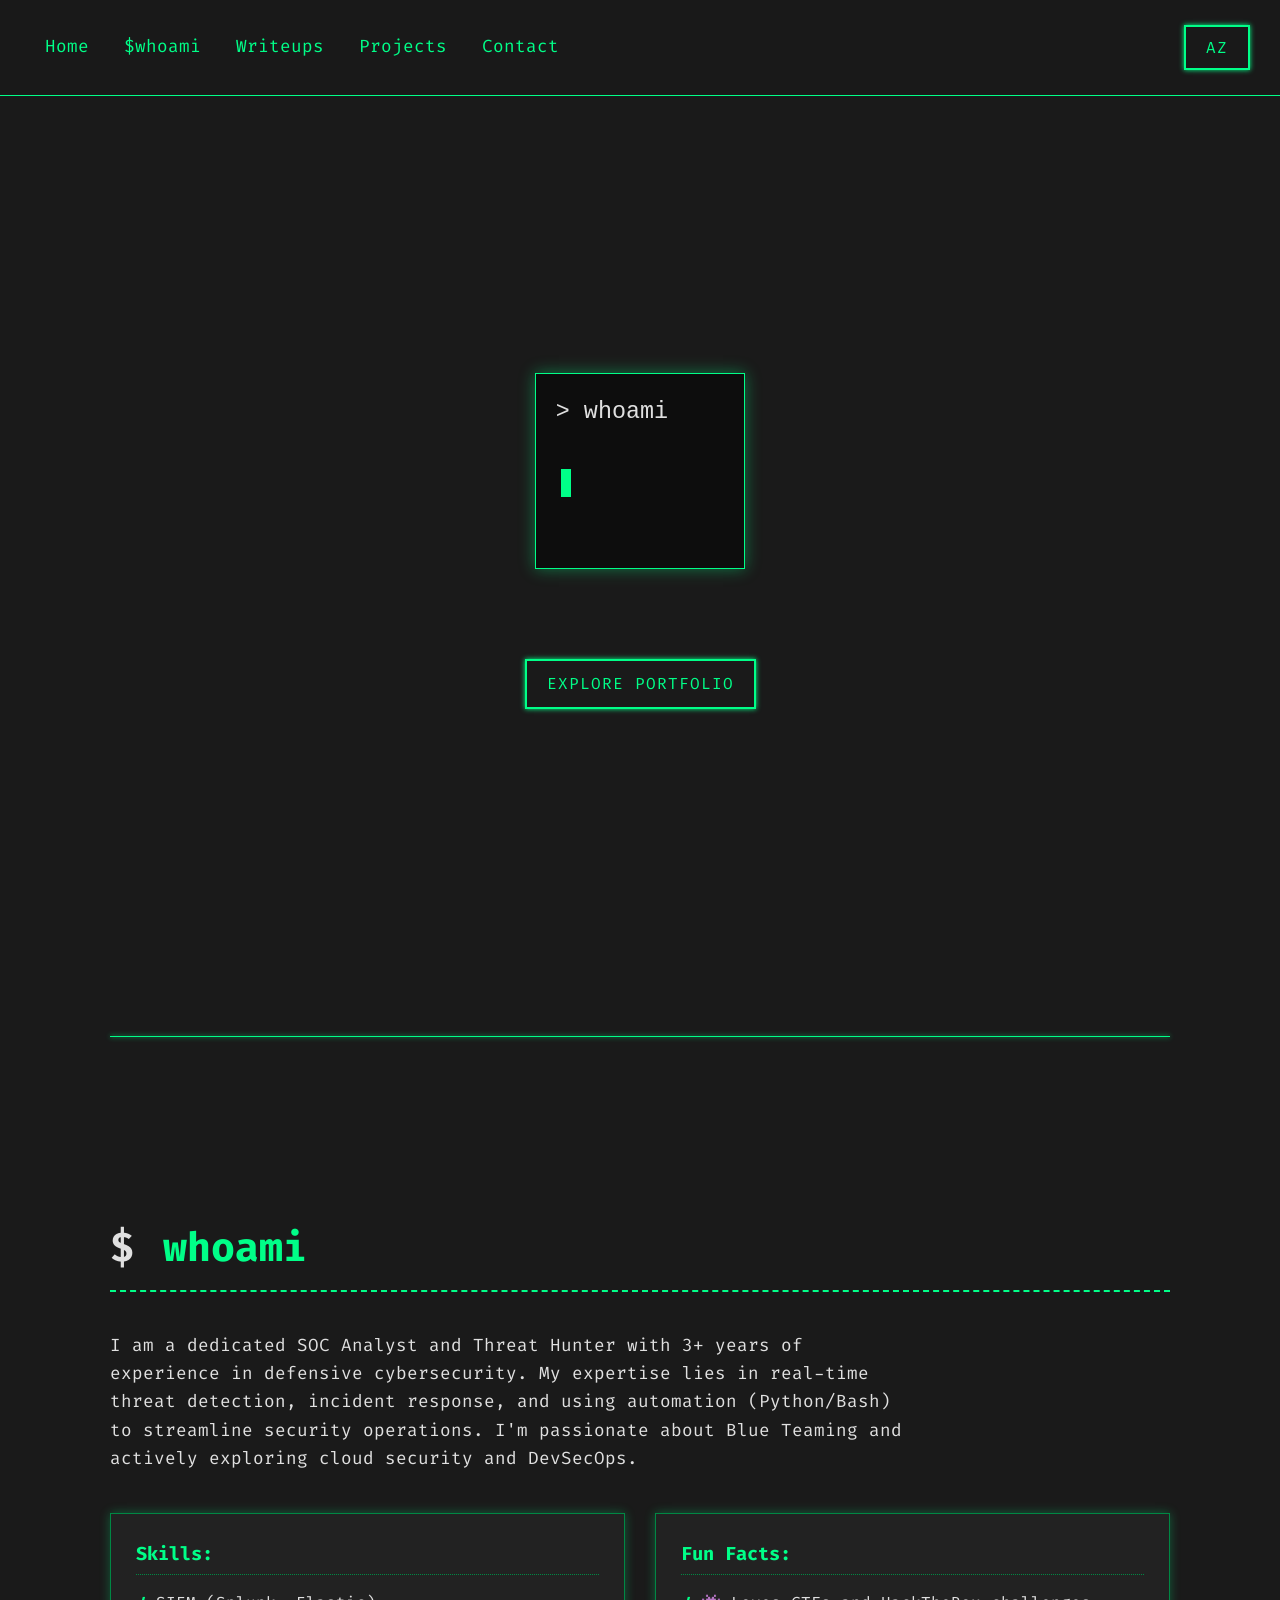
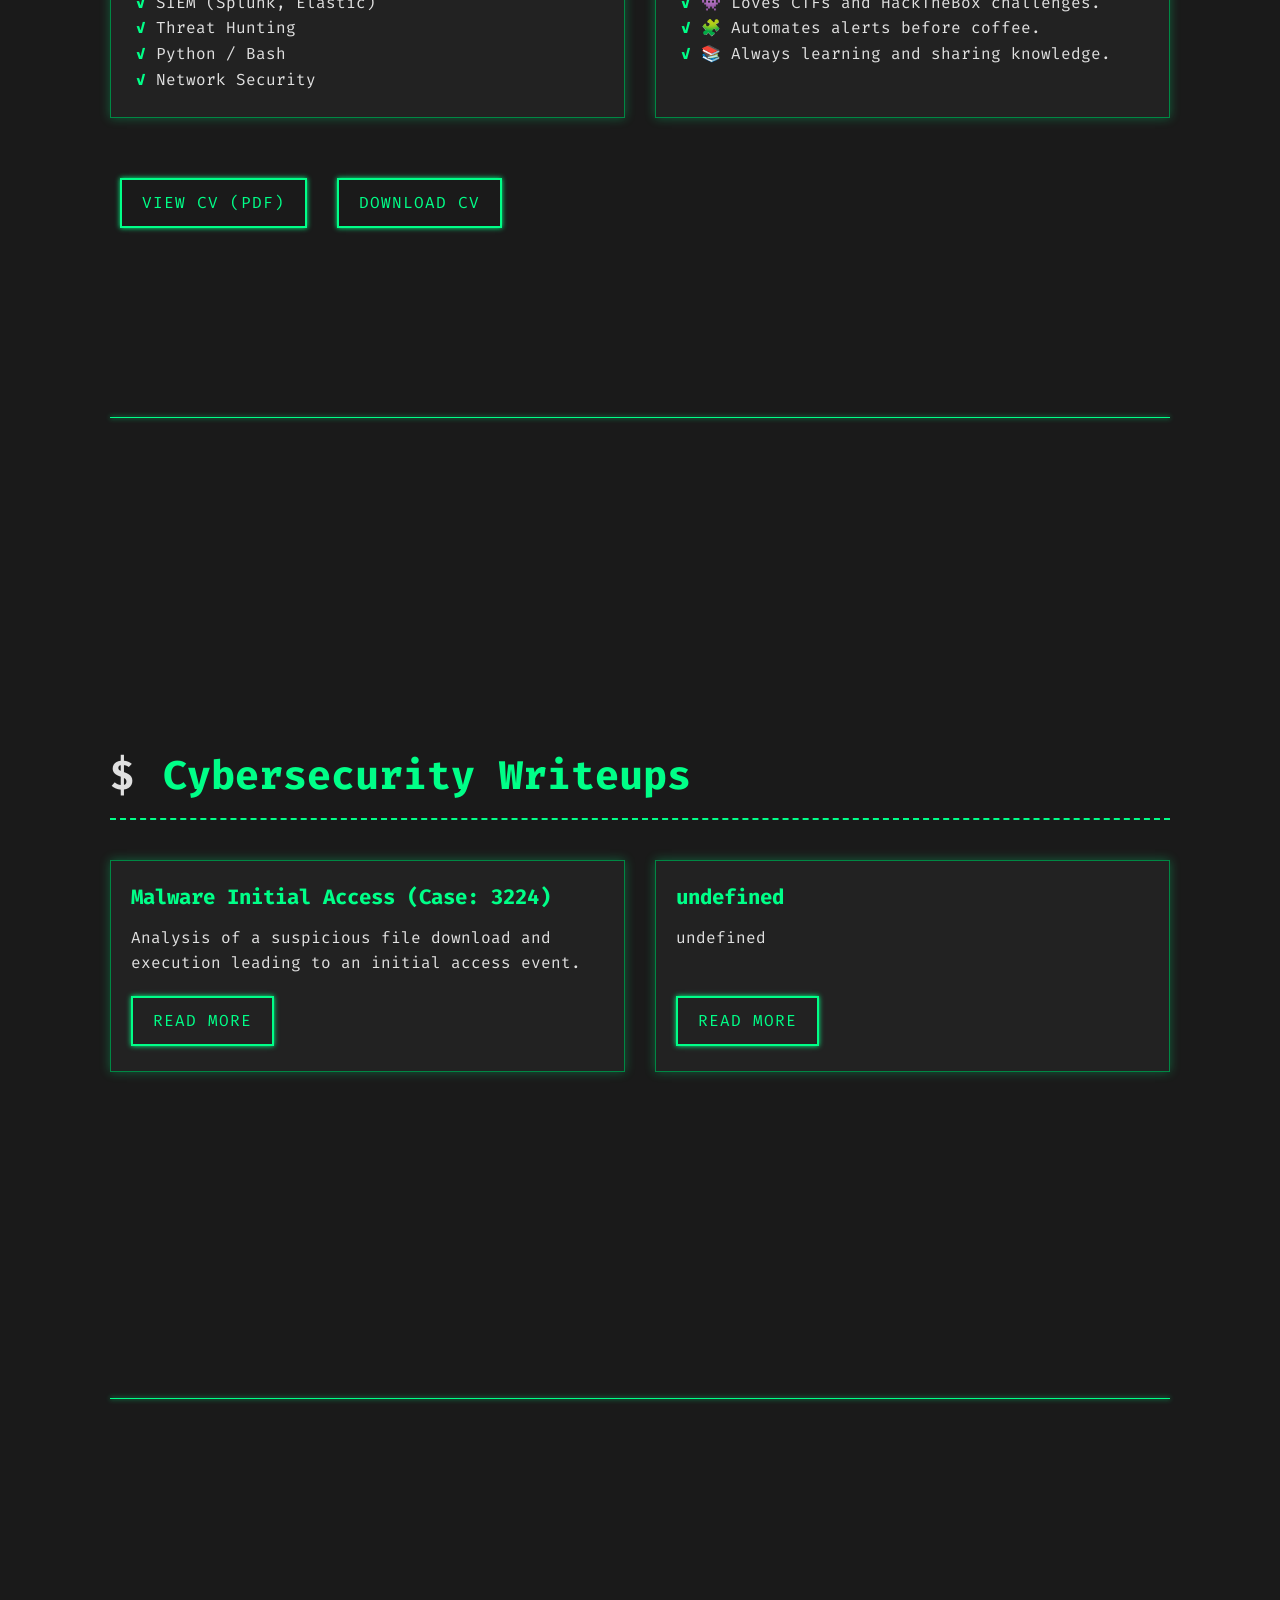
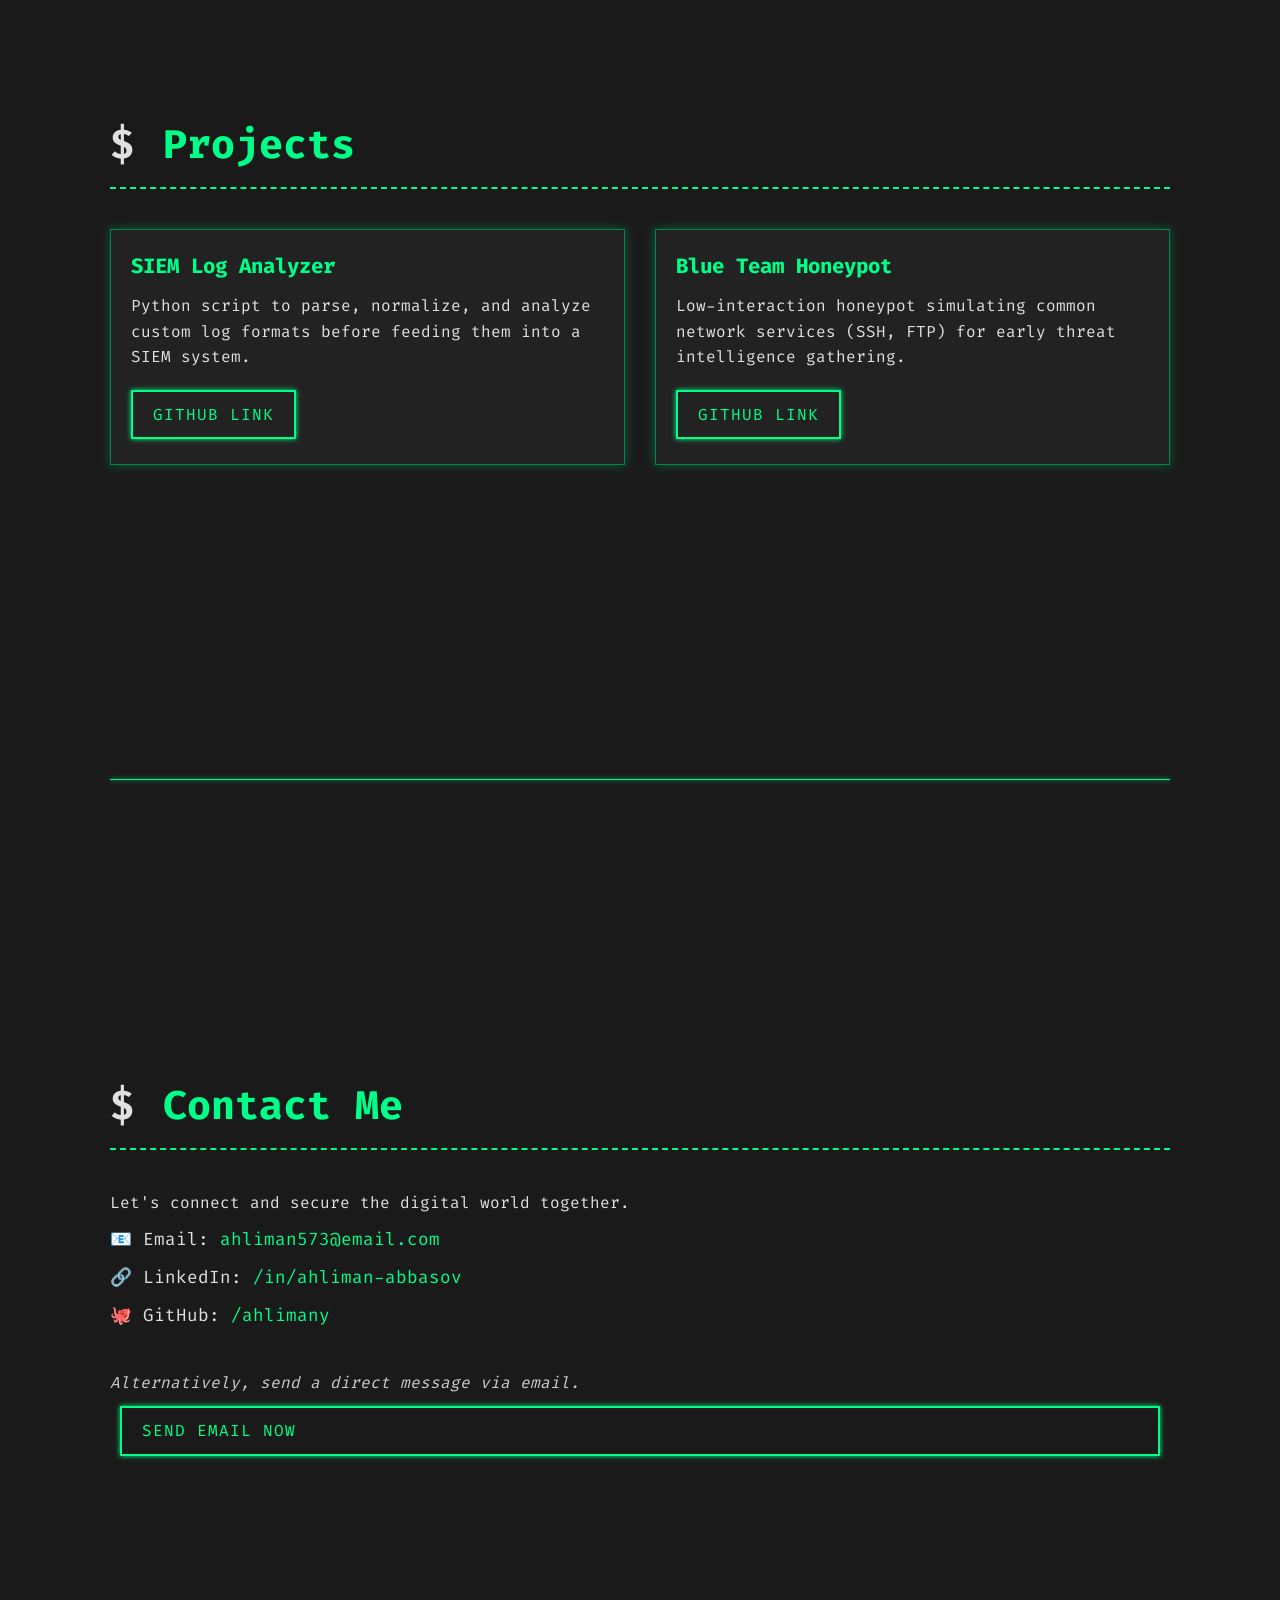
==== index.html @ 65792eea "connect" ====
<!DOCTYPE html>
<html lang="en">
<head>
    <meta charset="UTF-8">
    <meta name="viewport" content="width=device-width, initial-scale=1.0">
    <title data-translate="seoTitle">Ahliman Abbasov — Cybersecurity Portfolio</title>
    <link rel="stylesheet" href="https://fonts.googleapis.com/css2?family=Fira+Code:wght@400;600&display=swap">
    <link rel="stylesheet" href="css/style.css">
    <link rel="icon" type="image/x-icon" href="assets/favicon.ico">
</head>
<body>

    <header>
        <nav class="nav-links">
            <a href="#home" data-translate="navHome">Home</a>
            <a href="#about" data-translate="navAbout">$whoami</a>
            <a href="#writeups" data-translate="navWriteups">Writeups</a>
            <a href="#projects" data-translate="navProjects">Projects</a>
            <a href="#contact" data-translate="navContact">Contact</a>
        </nav>
        <div class="lang-toggle-container">
            <button id="lang-toggle" class="terminal-btn">EN / AZ</button>
        </div>
    </header>

    <main class="container">

        <section id="home" class="terminal-section full-height">
            <pre class="terminal-content">
<span id="typing-line-1">&gt; whoami</span>
<span id="typing-line-2"></span>
<span id="typing-line-3" class="cursor"></span>
            </pre>
            <a href="#about" class="terminal-btn explore-btn" data-translate="homeExplore">Explore Portfolio</a>
        </section>

        <hr class="section-divider">

        <section id="about" class="terminal-section">
            <h2 class="section-title"><span class="prompt-char">$</span> <span data-translate="aboutTitle">whoami</span></h2>
            <p class="bio-text" data-translate="aboutBio"></p>

            <div class="about-grid">
                <div class="skills-card">
                    <h3 data-translate="aboutSkillsTitle">Skills:</h3>
                    <ul>
                        <li>SIEM (Splunk, Elastic)</li>
                        <li>Threat Hunting</li>
                        <li>Python / Bash</li>
                        <li>Network Security</li>
                    </ul>
                </div>
                <div class="facts-card">
                    <h3 data-translate="aboutFactsTitle">Fun Facts:</h3>
                    <ul>
                        <li data-translate="fact1">👾 Loves CTFs</li>
                        <li data-translate="fact2">🧩 Automates alerts before coffee</li>
                        <li data-translate="fact3">📚 Always learning</li>
                    </ul>
                </div>
            </div>

            <div class="cv-section">
                <a href="assets/cv.pdf" target="_blank" class="terminal-btn" data-translate="cvView">View CV (PDF)</a>
                <a href="assets/cv.pdf" download class="terminal-btn download-btn" data-translate="cvDownload">Download CV</a>
            </div>
        </section>

        <hr class="section-divider">

        <section id="writeups" class="terminal-section">
            <h2 class="section-title"><span class="prompt-char">$</span> <span data-translate="writeupsTitle">Cybersecurity Writeups</span></h2>
            <div id="writeups-grid" class="card-grid">
                </div>
        </section>

        <hr class="section-divider">

        <section id="projects" class="terminal-section">
            <h2 class="section-title"><span class="prompt-char">$</span> <span data-translate="projectsTitle">Projects</span></h2>
            <div id="projects-grid" class="card-grid">
                </div>
        </section>

        <hr class="section-divider">

        <section id="contact" class="terminal-section">
            <h2 class="section-title"><span class="prompt-char">$</span> <span data-translate="contactTitle">Contact Me</span></h2>
            <p data-translate="contactSubtitle">Let's connect and secure the digital world together.</p>

            <div class="contact-info">
                <p>📧 Email: <a href="mailto:ahliman573@email.com" class="link-neon">ahliman573@email.com</a></p>
                <p>🔗 LinkedIn: <a href="#" target="_blank" class="link-neon">/in/ahliman-abbasov</a></p>
                <p>🐙 GitHub: <a href="#" target="_blank" class="link-neon">/ahlimany</a></p>
            </div>

            <p class="contact-form-hint" data-translate="contactFormHint">
                Alternatively, send a direct message via email.
            </p>
            <a href="mailto:ahliman573@email.com?subject=Portfolio%20Inquiry" class="terminal-btn" data-translate="contactSendEmail">Send Email Now</a>
        </section>

    </main>

    <script src="data/writeups.js"></script>
    <script src="js/lang/en.js"></script>
    <script src="js/lang/az.js"></script>
    <script src="js/script.js"></script>
</body>
</html>
---- css/style.css ----
/* Variables for easy theme change */
:root {
    --bg-color: #1a1a1a;
    --text-color: #e0e0e0;
    --accent-color: #00ff88; /* Neon Green */
    --font-mono: 'Fira Code', 'JetBrains Mono', monospace;
    --card-bg: #222222;
    --card-border: #008844;
}

/* Base Styles */
* {
    box-sizing: border-box;
    margin: 0;
    padding: 0;
}

body {
    font-family: var(--font-mono);
    background-color: var(--bg-color);
    color: var(--text-color);
    line-height: 1.6;
    overflow-x: hidden;
}

.container {
    max-width: 1100px;
    margin: 0 auto;
    padding: 0 20px;
}

/* Header and Navigation */
header {
    background-color: rgba(26, 26, 26, 0.95);
    backdrop-filter: blur(5px);
    position: sticky;
    top: 0;
    z-index: 1000;
    display: flex;
    justify-content: space-between;
    align-items: center;
    padding: 15px 20px;
    border-bottom: 1px solid var(--accent-color);
}

.nav-links a {
    color: var(--accent-color);
    text-decoration: none;
    margin-left: 25px;
    transition: color 0.3s, text-shadow 0.3s;
    font-size: 1.1em;
}

.nav-links a:hover {
    color: #ffffff;
    text-shadow: 0 0 8px var(--accent-color);
}

/* Terminal & Section Styles */
.terminal-section {
    padding: 80px 0;
    min-height: 100vh;
    display: flex;
    flex-direction: column;
    justify-content: center; /* Center content vertically in the section */
}

.full-height {
    min-height: 100vh;
    justify-content: center;
    align-items: center;
    text-align: center;
}

.section-divider {
    border: 0;
    height: 1px;
    background-color: var(--accent-color);
    box-shadow: 0 0 5px var(--accent-color);
    margin: 40px 0;
}

.section-title {
    color: var(--accent-color);
    font-size: 2.5em;
    margin-bottom: 40px;
    border-bottom: 2px dashed var(--accent-color);
    padding-bottom: 10px;
    display: inline-block;
}

.prompt-char {
    color: var(--text-color);
    margin-right: 5px;
}

/* Home Section Terminal Style */
.terminal-content {
    white-space: pre-wrap;
    font-size: 1.8em;
    text-align: left;
    margin: 0 auto 40px;
    max-width: 600px;
    padding: 20px;
    border: 1px solid var(--accent-color);
    background-color: rgba(0, 0, 0, 0.5);
    box-shadow: 0 0 15px rgba(0, 255, 136, 0.4);
    animation: flicker 1.5s infinite alternate;
}

@keyframes flicker {
    0% { opacity: 1; }
    50% { opacity: 0.98; }
    100% { opacity: 1; }
}

#typing-line-1 { color: var(--text-color); }
#typing-line-2 { color: var(--accent-color); font-weight: bold; }
#typing-line-3 { color: var(--text-color); }

.cursor {
    display: inline-block;
    width: 10px;
    height: 1.2em;
    background-color: var(--accent-color);
    margin-left: 5px;
    animation: blink 1s step-end infinite;
}

@keyframes blink {
    from, to { background-color: transparent }
    50% { background-color: var(--accent-color); }
}

/* Terminal Button Style */
.terminal-btn {
    display: inline-block;
    background: none;
    color: var(--accent-color);
    border: 2px solid var(--accent-color);
    padding: 10px 20px;
    text-decoration: none;
    font-family: var(--font-mono);
    font-size: 1em;
    cursor: pointer;
    transition: all 0.3s;
    text-transform: uppercase;
    letter-spacing: 1px;
    box-shadow: 0 0 5px var(--accent-color);
    margin: 10px;
}

.terminal-btn:hover {
    background-color: var(--accent-color);
    color: var(--bg-color);
    box-shadow: 0 0 15px var(--accent-color);
}

.explore-btn {
    margin-top: 50px;
}

/* About Section */
.bio-text {
    font-size: 1.1em;
    margin-bottom: 40px;
    max-width: 800px;
}

.about-grid {
    display: grid;
    grid-template-columns: repeat(auto-fit, minmax(300px, 1fr));
    gap: 30px;
    margin-bottom: 50px;
}

.skills-card, .facts-card {
    background-color: var(--card-bg);
    border: 1px solid var(--card-border);
    padding: 25px;
    box-shadow: 0 0 10px rgba(0, 255, 136, 0.3);
}

.skills-card h3, .facts-card h3 {
    color: var(--accent-color);
    margin-bottom: 15px;
    border-bottom: 1px dotted var(--card-border);
    padding-bottom: 5px;
}

.skills-card ul, .facts-card ul {
    list-style: none;
}

.skills-card li::before, .facts-card li::before {
    content: "✓ ";
    color: var(--accent-color);
    font-weight: bold;
}

/* Card Grid (Writeups & Projects) */
.card-grid {
    display: grid;
    grid-template-columns: repeat(auto-fit, minmax(300px, 1fr));
    gap: 30px;
}

.card {
    background-color: var(--card-bg);
    border: 1px solid var(--card-border);
    padding: 20px;
    box-shadow: 0 0 10px rgba(0, 255, 136, 0.3);
    transition: transform 0.3s, box-shadow 0.3s;
    display: flex;
    flex-direction: column;
    justify-content: space-between;
}

.card:hover {
    transform: translateY(-5px);
    box-shadow: 0 8px 20px rgba(0, 255, 136, 0.5);
}

.card h4 {
    color: var(--accent-color);
    margin-bottom: 10px;
    font-size: 1.3em;
}

.card p {
    flex-grow: 1;
    margin-bottom: 15px;
}

.card-actions a {
    margin: 5px 0;
}

/* Contact Section */
.contact-info p {
    margin: 10px 0;
    font-size: 1.1em;
}

.link-neon {
    color: var(--accent-color);
    text-decoration: none;
    transition: color 0.3s, text-shadow 0.3s;
}

.link-neon:hover {
    color: #ffffff;
    text-shadow: 0 0 8px var(--accent-color);
}

.contact-form-hint {
    margin-top: 30px;
    font-style: italic;
    color: #ccc;
}

/* Modal for Writeups */
.modal {
    display: none; /* Hidden by default */
    position: fixed;
    z-index: 2000;
    left: 0;
    top: 0;
    width: 100%;
    height: 100%;
    overflow: auto;
    background-color: rgba(0, 0, 0, 0.85); /* Black w/ opacity */
    padding-top: 60px;
}

.modal-content {
    background-color: var(--bg-color);
    margin: 5% auto;
    padding: 30px;
    border: 3px solid var(--accent-color);
    width: 80%;
    max-width: 800px;
    box-shadow: 0 0 20px var(--accent-color);
    position: relative;
    animation: modal-open 0.4s;
}

@keyframes modal-open {
    from {opacity: 0; transform: translateY(-50px);}
    to {opacity: 1; transform: translateY(0);}
}

.modal-content h3 {
    color: var(--accent-color);
    border-bottom: 1px dashed var(--accent-color);
    padding-bottom: 10px;
    margin-bottom: 20px;
}

.modal-content p, .modal-content ul {
    margin-bottom: 15px;
}

.modal-source {
    font-style: italic;
    color: #aaa;
    margin-top: 20px;
    padding-top: 10px;
    border-top: 1px dotted #333;
}

.close-btn {
    color: #aaa;
    float: right;
    font-size: 38px;
    font-weight: bold;
    position: absolute;
    top: 10px;
    right: 20px;
}

.close-btn:hover, .close-btn:focus {
    color: var(--accent-color);
    text-decoration: none;
    cursor: pointer;
}

/* Responsive Design */
@media (max-width: 768px) {
    .terminal-section {
        padding: 50px 0;
        min-height: 80vh;
    }

    .nav-links {
        display: none; /* Simple mobile navigation hidden for simplicity, can be a hamburger menu */
    }

    header {
        justify-content: center;
        flex-direction: column;
    }

    .lang-toggle-container {
        margin-top: 10px;
    }

    .terminal-content {
        font-size: 1.3em;
        margin-bottom: 30px;
        max-width: 90%;
    }

    .section-title {
        font-size: 2em;
    }

    .modal-content {
        width: 95%;
        margin: 20% auto;
        padding: 20px;
    }
}
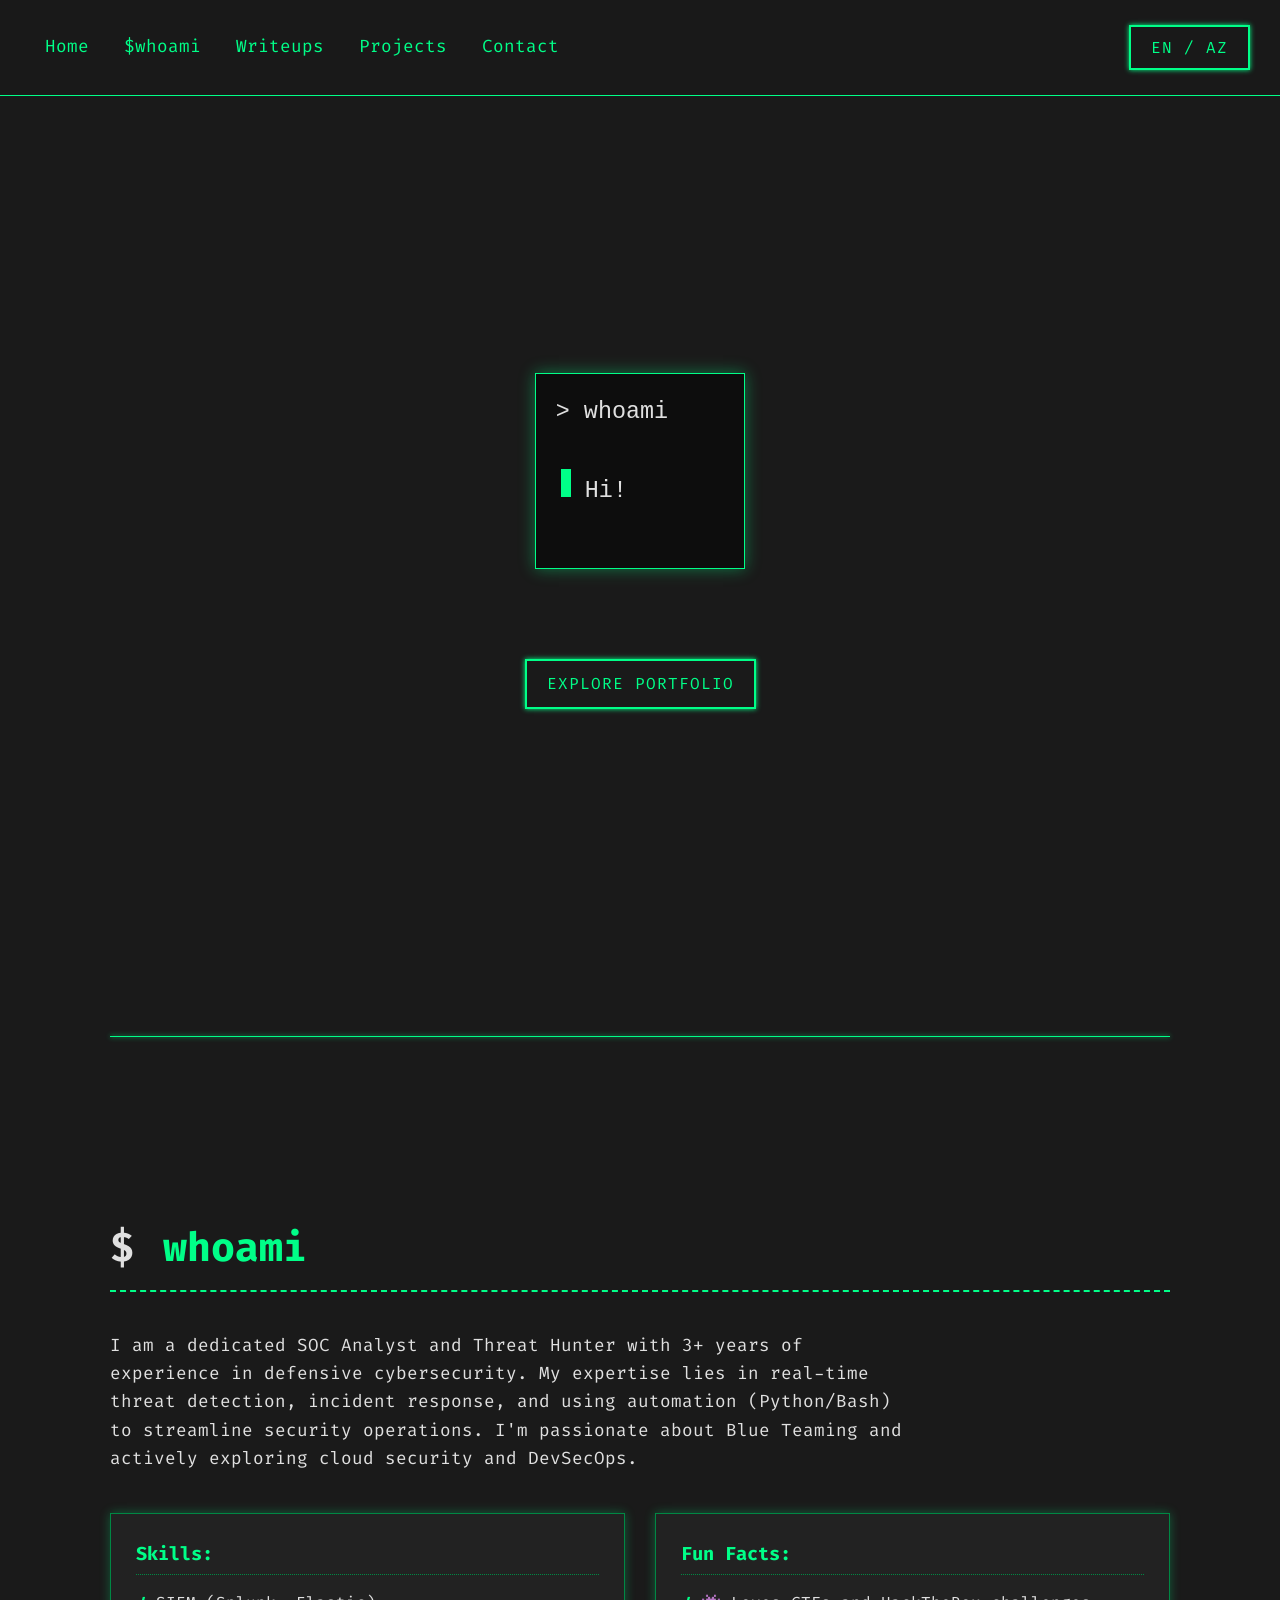
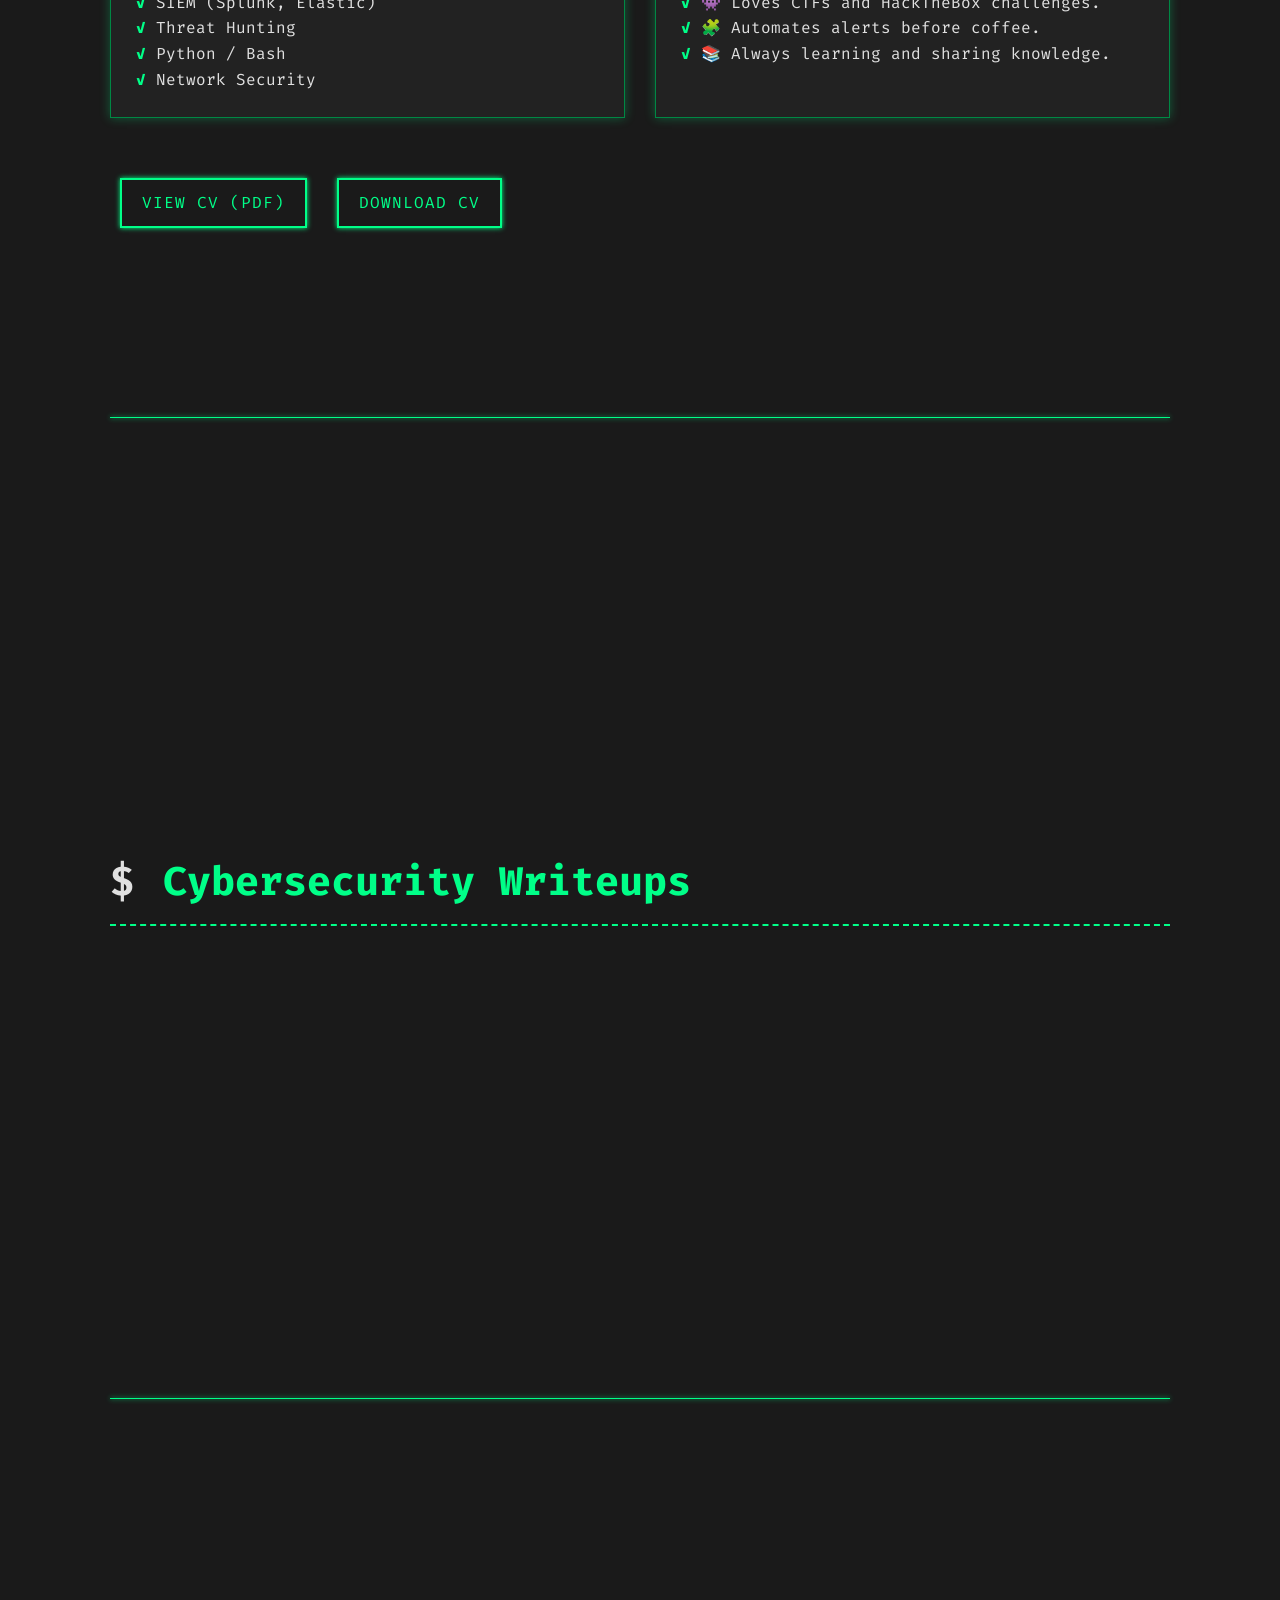
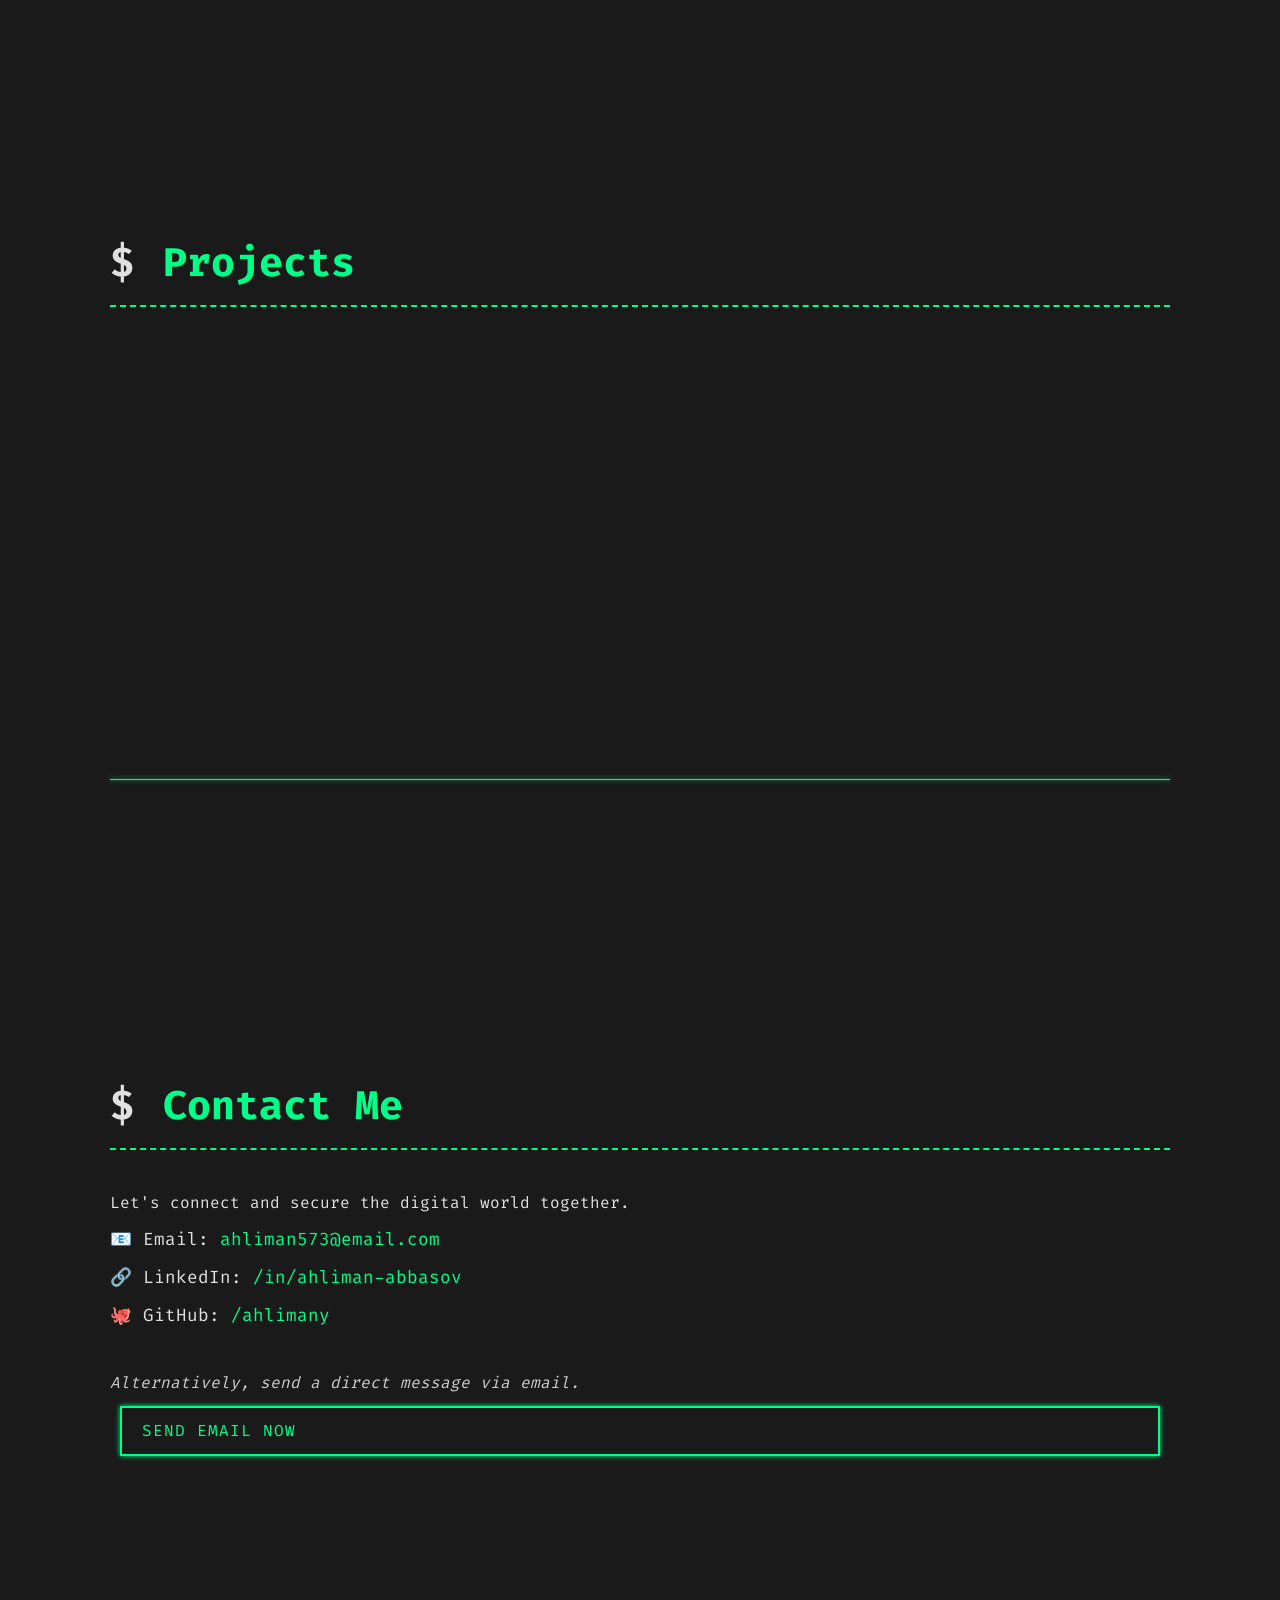
==== commit a8be239c: "test" ====
--- a/index.html
+++ b/index.html
@@ -29,7 +29,7 @@
             <pre class="terminal-content">
 <span id="typing-line-1">&gt; whoami</span>
 <span id="typing-line-2"></span>
-<span id="typing-line-3" class="cursor"></span>
+<span id="typing-line-3" class="cursor"></span> Hi!
             </pre>
             <a href="#about" class="terminal-btn explore-btn" data-translate="homeExplore">Explore Portfolio</a>
         </section>
@@ -90,8 +90,8 @@
 
             <div class="contact-info">
                 <p>📧 Email: <a href="mailto:ahliman573@email.com" class="link-neon">ahliman573@email.com</a></p>
-                <p>🔗 LinkedIn: <a href="#" target="_blank" class="link-neon">/in/ahliman-abbasov</a></p>
-                <p>🐙 GitHub: <a href="#" target="_blank" class="link-neon">/ahlimany</a></p>
+                <p>🔗 LinkedIn: <a href="https://www.linkedin.com/in/ahliman-abbasov/" target="_blank" class="link-neon">/in/ahliman-abbasov</a></p>
+                <p>🐙 GitHub: <a href="https://github.com/ahlimany" target="_blank" class="link-neon">/ahlimany</a></p>
             </div>
 
             <p class="contact-form-hint" data-translate="contactFormHint">
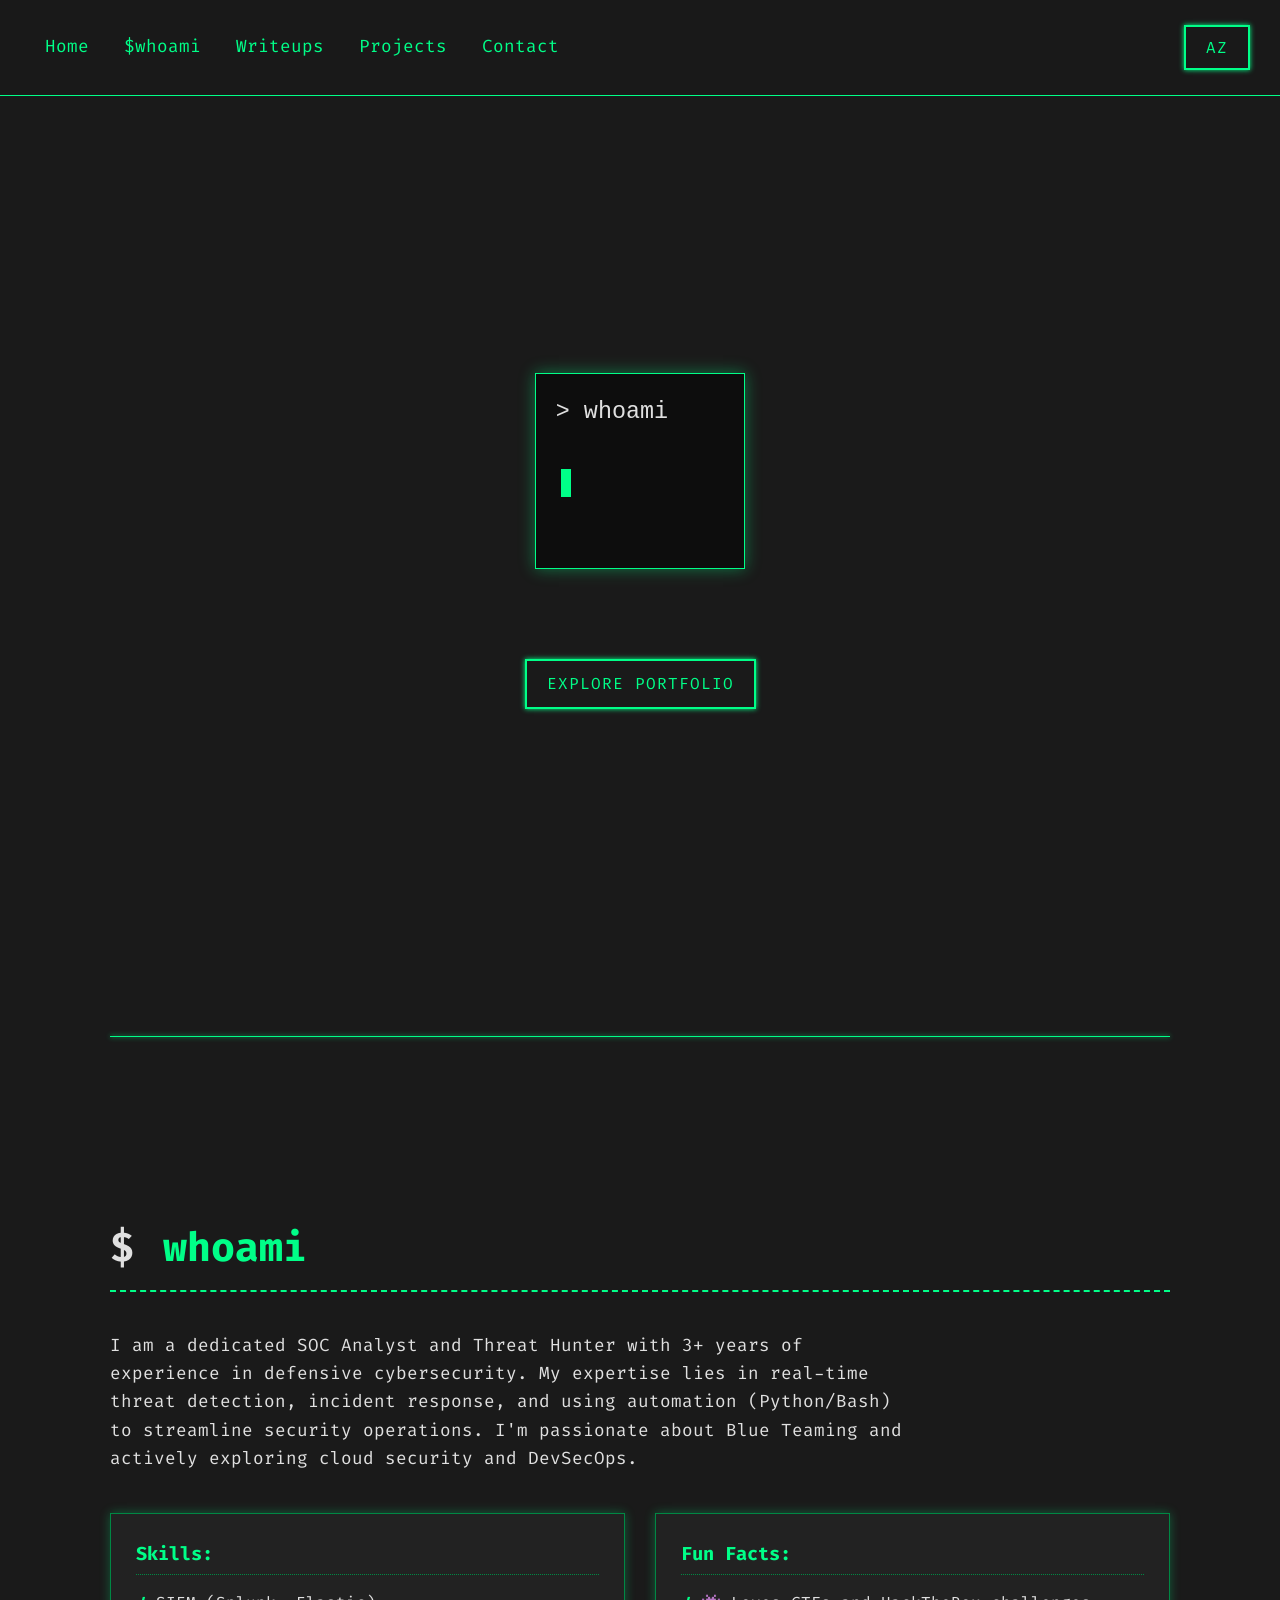
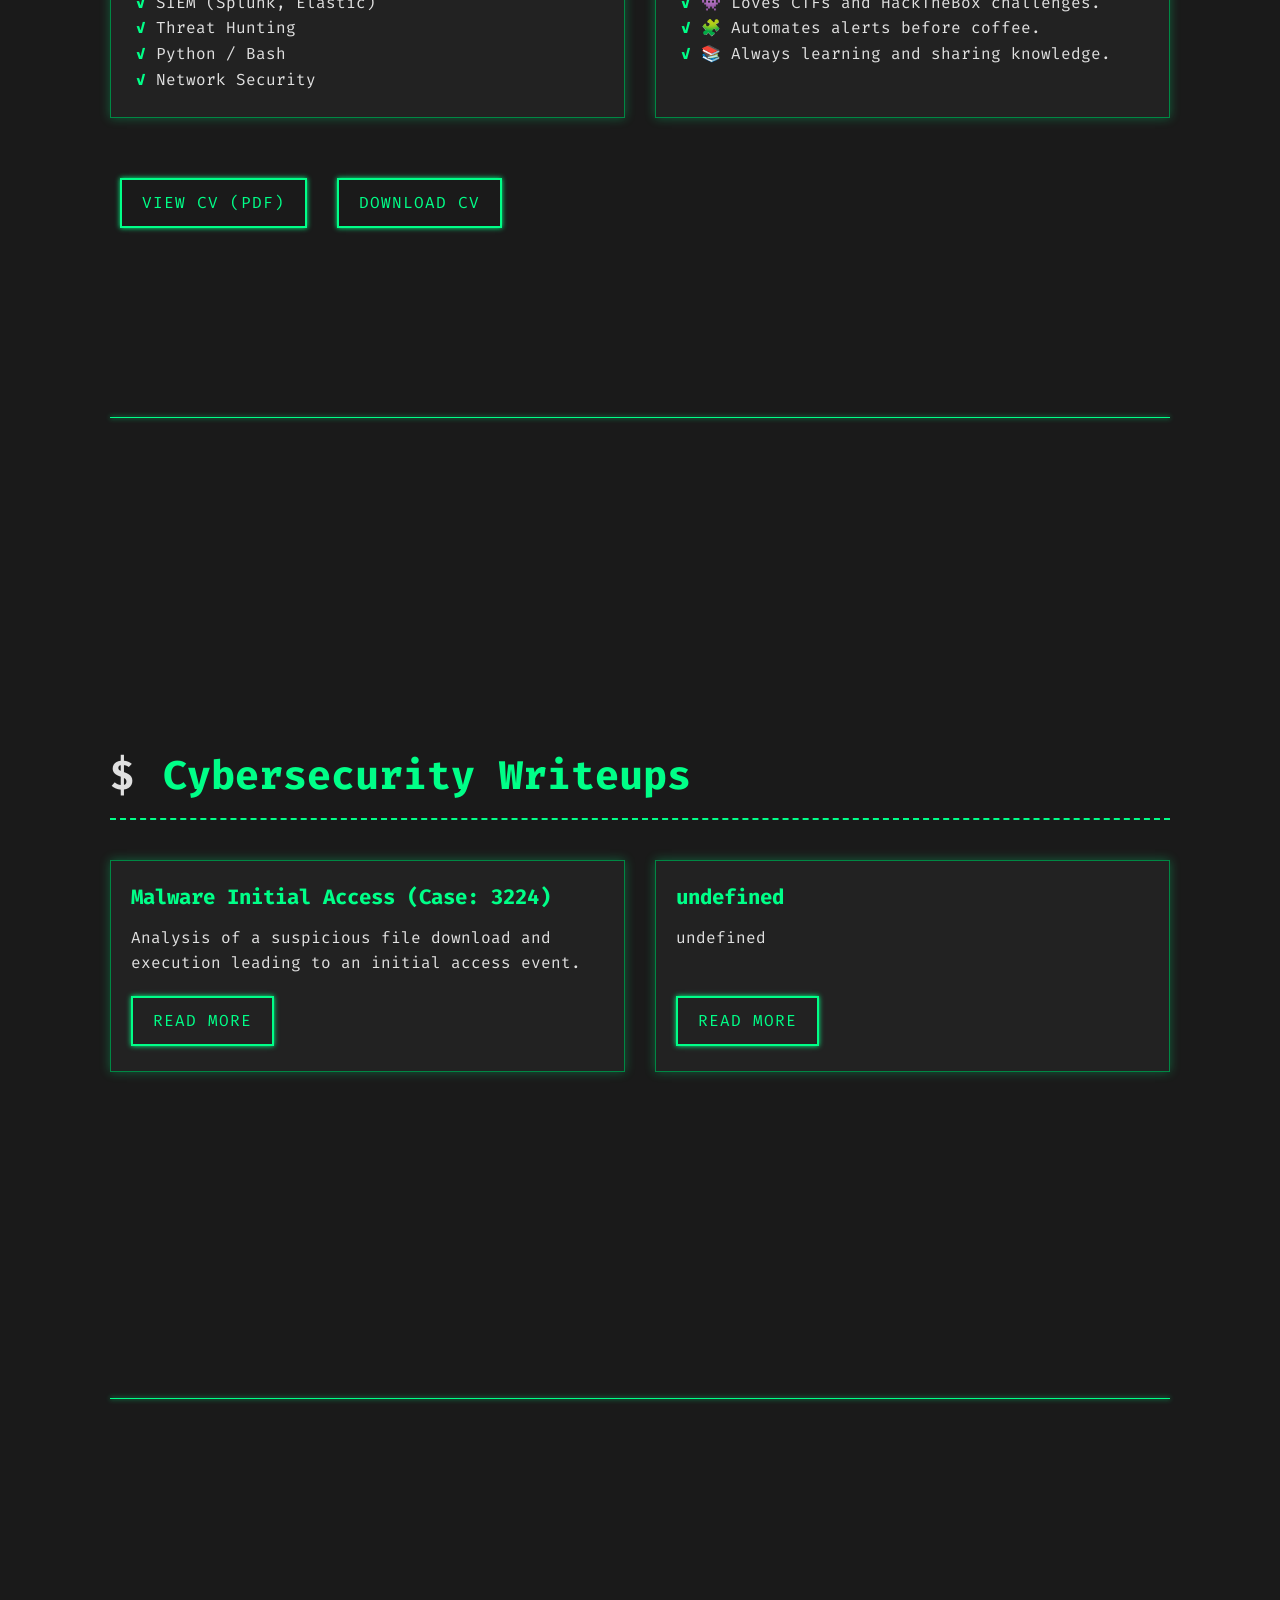
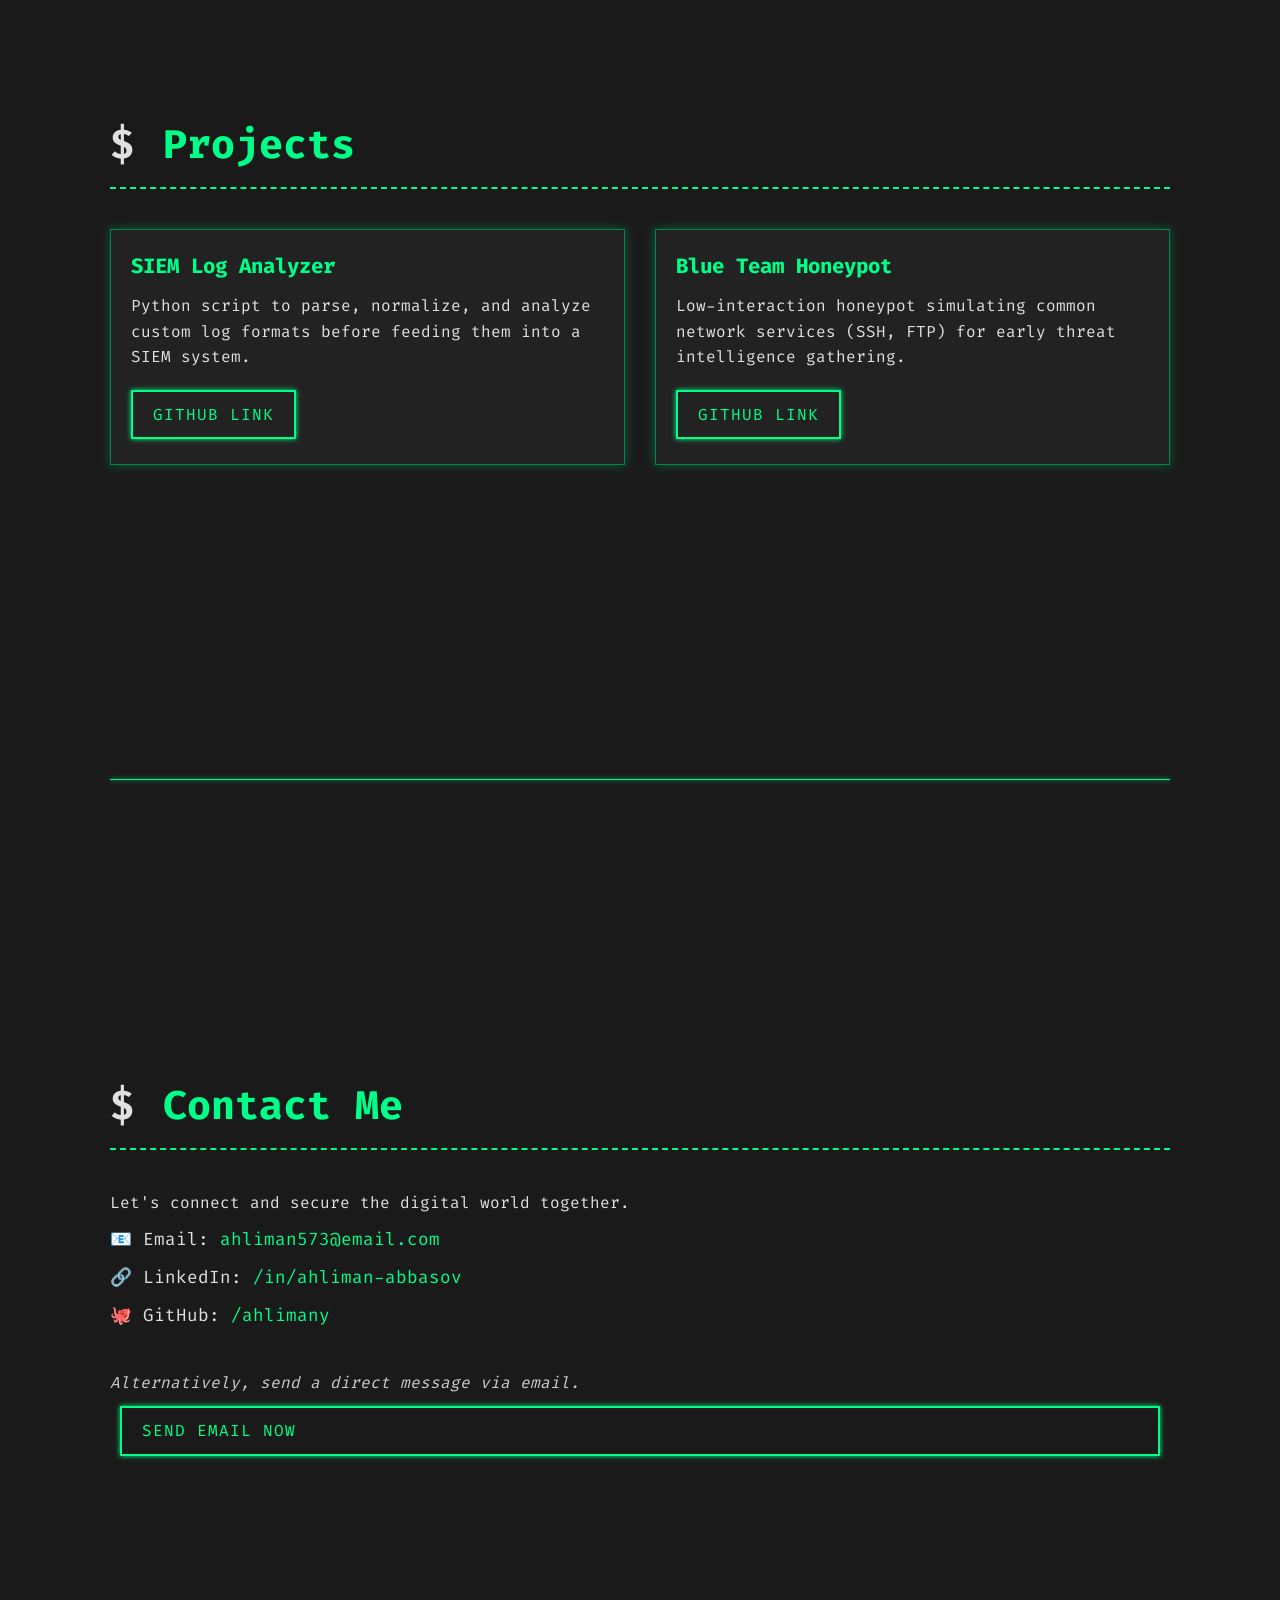
==== commit badf9f50: "type" ====
--- a/index.html
+++ b/index.html
@@ -29,7 +29,7 @@
             <pre class="terminal-content">
 <span id="typing-line-1">&gt; whoami</span>
 <span id="typing-line-2"></span>
-<span id="typing-line-3" class="cursor"></span> Hi!
+<span id="typing-line-3" class="cursor"></span>
             </pre>
             <a href="#about" class="terminal-btn explore-btn" data-translate="homeExplore">Explore Portfolio</a>
         </section>
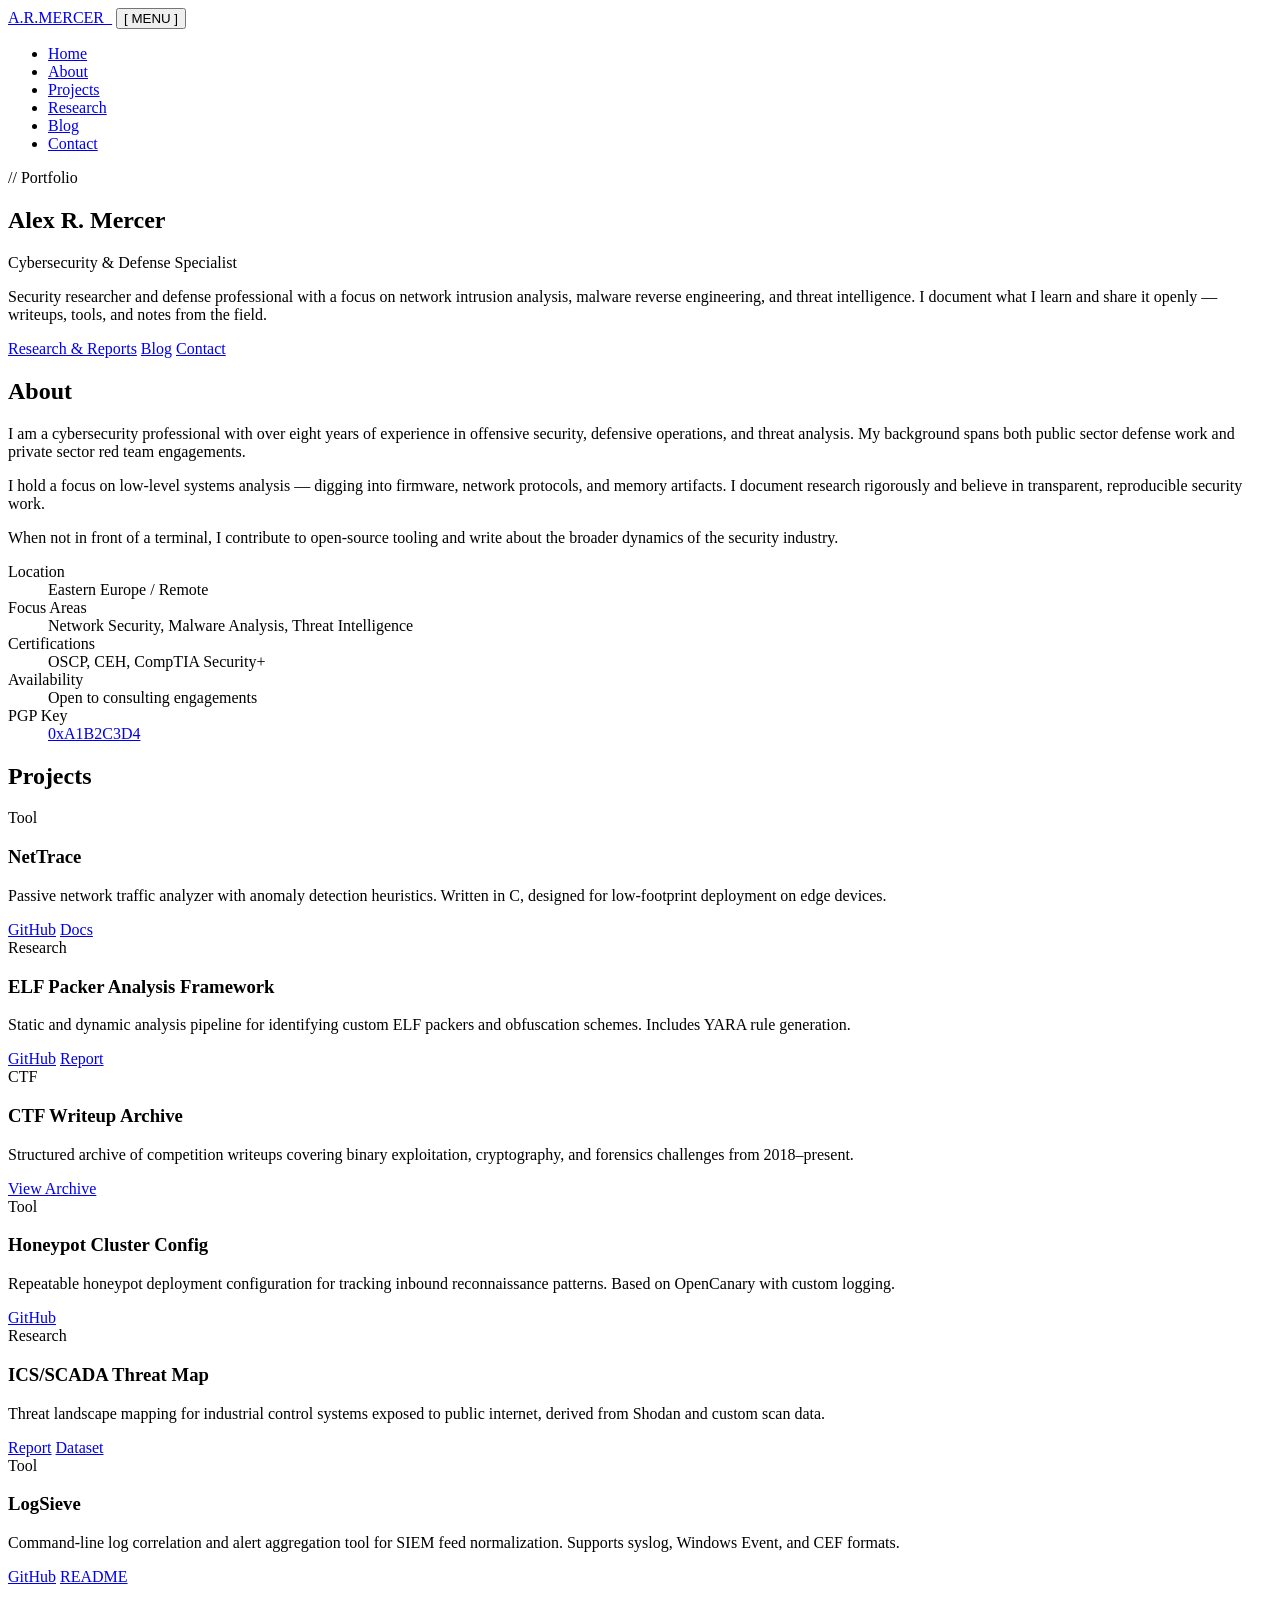
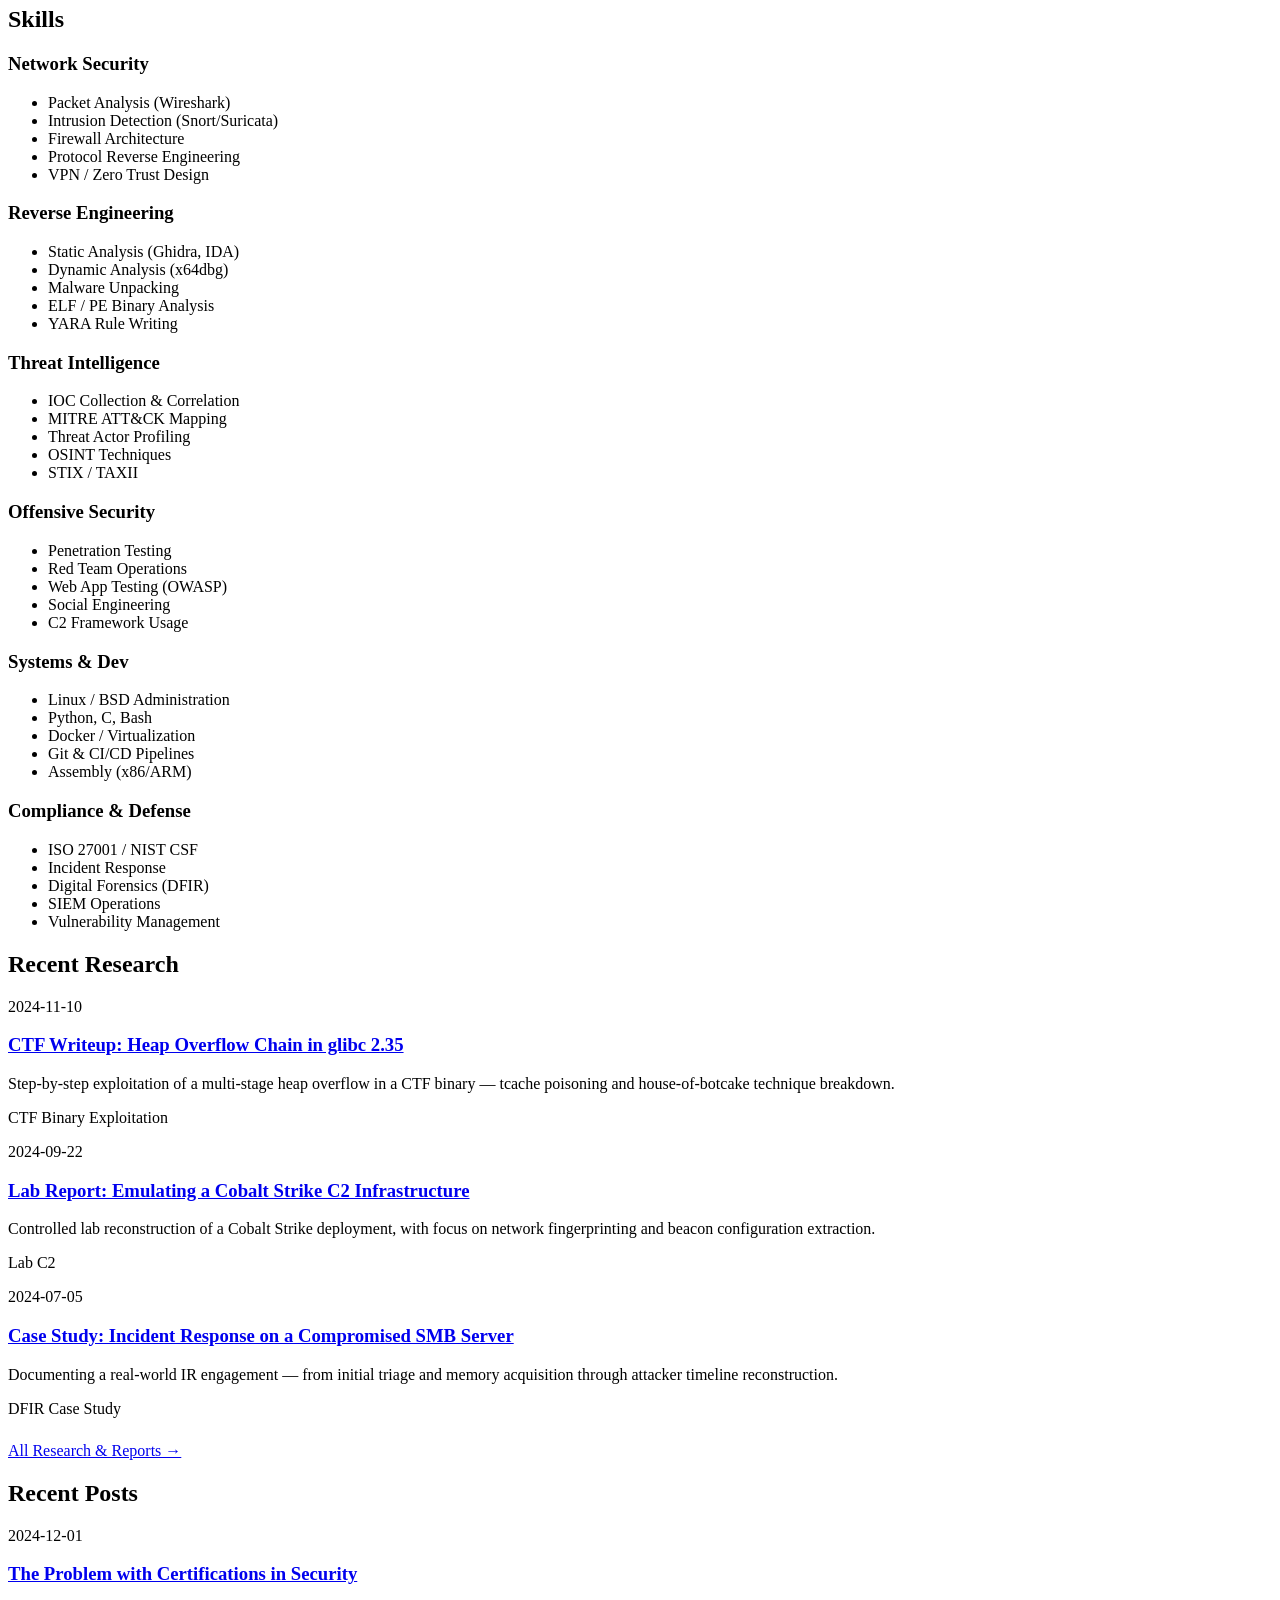
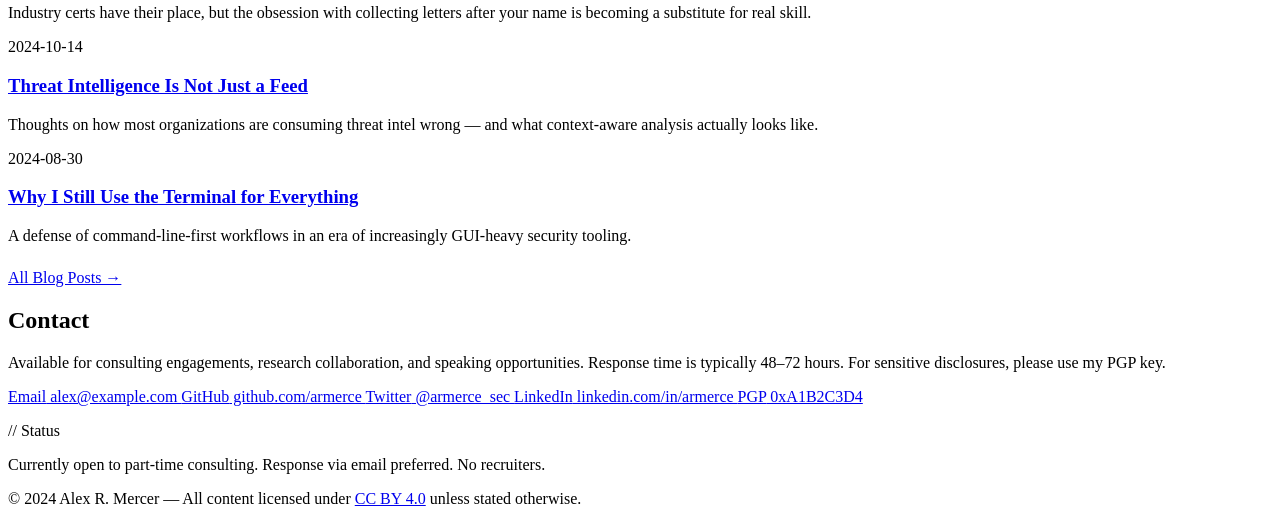
==== commit d43190b1: "initialpage" ====
--- a/index.html
+++ b/index.html
@@ -3,108 +3,456 @@
 <head>
     <meta charset="UTF-8">
     <meta name="viewport" content="width=device-width, initial-scale=1.0">
-    <title data-translate="seoTitle">Ahliman Abbasov — Cybersecurity Portfolio</title>
-    <link rel="stylesheet" href="https://fonts.googleapis.com/css2?family=Fira+Code:wght@400;600&display=swap">
+    <meta name="description" content="Portfolio of Alex R. Mercer — Cybersecurity and Defense Professional. Network security, reverse engineering, and threat intelligence.">
+    <title>Alex R. Mercer — Cybersecurity &amp; Defense</title>
     <link rel="stylesheet" href="css/style.css">
-    <link rel="icon" type="image/x-icon" href="assets/favicon.ico">
 </head>
 <body>
 
-    <header>
-        <nav class="nav-links">
-            <a href="#home" data-translate="navHome">Home</a>
-            <a href="#about" data-translate="navAbout">$whoami</a>
-            <a href="#writeups" data-translate="navWriteups">Writeups</a>
-            <a href="#projects" data-translate="navProjects">Projects</a>
-            <a href="#contact" data-translate="navContact">Contact</a>
-        </nav>
-        <div class="lang-toggle-container">
-            <button id="lang-toggle" class="terminal-btn">EN / AZ</button>
+    <!-- ======================================================
+         SITE HEADER & NAVIGATION
+         ====================================================== -->
+    <header id="site-header">
+        <div class="container">
+            <a href="index.html" class="site-logo">A.R.MERCER<span>_</span></a>
+            <button class="nav-toggle" id="navToggle" aria-label="Toggle navigation">[ MENU ]</button>
+            <nav id="main-nav" aria-label="Main navigation">
+                <ul id="nav-list">
+                    <li><a href="index.html" class="active">Home</a></li>
+                    <li><a href="#about">About</a></li>
+                    <li><a href="#projects">Projects</a></li>
+                    <li><a href="research/index.html">Research</a></li>
+                    <li><a href="blog/index.html">Blog</a></li>
+                    <li><a href="#contact">Contact</a></li>
+                </ul>
+            </nav>
         </div>
     </header>
 
-    <main class="container">
-
-        <section id="home" class="terminal-section full-height">
-            <pre class="terminal-content">
-<span id="typing-line-1">&gt; whoami</span>
-<span id="typing-line-2"></span>
-<span id="typing-line-3" class="cursor"></span>
-            </pre>
-            <a href="#about" class="terminal-btn explore-btn" data-translate="homeExplore">Explore Portfolio</a>
-        </section>
-
-        <hr class="section-divider">
-
-        <section id="about" class="terminal-section">
-            <h2 class="section-title"><span class="prompt-char">$</span> <span data-translate="aboutTitle">whoami</span></h2>
-            <p class="bio-text" data-translate="aboutBio"></p>
-
-            <div class="about-grid">
-                <div class="skills-card">
-                    <h3 data-translate="aboutSkillsTitle">Skills:</h3>
-                    <ul>
-                        <li>SIEM (Splunk, Elastic)</li>
-                        <li>Threat Hunting</li>
-                        <li>Python / Bash</li>
-                        <li>Network Security</li>
-                    </ul>
-                </div>
-                <div class="facts-card">
-                    <h3 data-translate="aboutFactsTitle">Fun Facts:</h3>
-                    <ul>
-                        <li data-translate="fact1">👾 Loves CTFs</li>
-                        <li data-translate="fact2">🧩 Automates alerts before coffee</li>
-                        <li data-translate="fact3">📚 Always learning</li>
-                    </ul>
-                </div>
+    <!-- ======================================================
+         HERO SECTION
+         ====================================================== -->
+    <section id="hero">
+        <div class="hero-inner">
+            <p class="hero-label">// Portfolio</p>
+            <h1 class="hero-name">Alex R. Mercer</h1>
+            <p class="hero-title">Cybersecurity &amp; Defense Specialist</p>
+            <div class="hero-divider"></div>
+            <p class="hero-intro">
+                Security researcher and defense professional with a focus on network intrusion analysis, 
+                malware reverse engineering, and threat intelligence. I document what I learn and share 
+                it openly — writeups, tools, and notes from the field.
+            </p>
+            <div class="hero-actions">
+                <a href="research/index.html" class="btn btn-primary">Research &amp; Reports</a>
+                <a href="blog/index.html" class="btn">Blog</a>
+                <a href="#contact" class="btn">Contact</a>
             </div>
-
-            <div class="cv-section">
-                <a href="assets/cv.pdf" target="_blank" class="terminal-btn" data-translate="cvView">View CV (PDF)</a>
-                <a href="assets/cv.pdf" download class="terminal-btn download-btn" data-translate="cvDownload">Download CV</a>
-            </div>
-        </section>
-
-        <hr class="section-divider">
-
-        <section id="writeups" class="terminal-section">
-            <h2 class="section-title"><span class="prompt-char">$</span> <span data-translate="writeupsTitle">Cybersecurity Writeups</span></h2>
-            <div id="writeups-grid" class="card-grid">
-                </div>
-        </section>
-
-        <hr class="section-divider">
-
-        <section id="projects" class="terminal-section">
-            <h2 class="section-title"><span class="prompt-char">$</span> <span data-translate="projectsTitle">Projects</span></h2>
-            <div id="projects-grid" class="card-grid">
-                </div>
-        </section>
-
-        <hr class="section-divider">
-
-        <section id="contact" class="terminal-section">
-            <h2 class="section-title"><span class="prompt-char">$</span> <span data-translate="contactTitle">Contact Me</span></h2>
-            <p data-translate="contactSubtitle">Let's connect and secure the digital world together.</p>
-
-            <div class="contact-info">
-                <p>📧 Email: <a href="mailto:ahliman573@email.com" class="link-neon">ahliman573@email.com</a></p>
-                <p>🔗 LinkedIn: <a href="https://www.linkedin.com/in/ahliman-abbasov/" target="_blank" class="link-neon">/in/ahliman-abbasov</a></p>
-                <p>🐙 GitHub: <a href="https://github.com/ahlimany" target="_blank" class="link-neon">/ahlimany</a></p>
-            </div>
-
-            <p class="contact-form-hint" data-translate="contactFormHint">
-                Alternatively, send a direct message via email.
-            </p>
-            <a href="mailto:ahliman573@email.com?subject=Portfolio%20Inquiry" class="terminal-btn" data-translate="contactSendEmail">Send Email Now</a>
-        </section>
-
+        </div>
+    </section>
+
+    <!-- ======================================================
+         MAIN CONTENT
+         ====================================================== -->
+    <main>
+        <div class="container">
+
+            <!-- ================================================
+                 ABOUT SECTION
+                 ================================================ -->
+            <section id="about">
+                <div class="section-header">
+                    <h2>About</h2>
+                </div>
+                <div class="about-grid">
+                    <!-- Professional summary -->
+                    <div class="about-text">
+                        <p>
+                            I am a cybersecurity professional with over eight years of experience in 
+                            offensive security, defensive operations, and threat analysis. My background 
+                            spans both public sector defense work and private sector red team engagements.
+                        </p>
+                        <p>
+                            I hold a focus on low-level systems analysis — digging into firmware, 
+                            network protocols, and memory artifacts. I document research rigorously and 
+                            believe in transparent, reproducible security work.
+                        </p>
+                        <p>
+                            When not in front of a terminal, I contribute to open-source tooling and 
+                            write about the broader dynamics of the security industry.
+                        </p>
+                    </div>
+                    <!-- Quick facts / metadata -->
+                    <div>
+                        <dl class="about-meta">
+                            <dt>Location</dt>
+                            <dd>Eastern Europe / Remote</dd>
+                            <dt>Focus Areas</dt>
+                            <dd>Network Security, Malware Analysis, Threat Intelligence</dd>
+                            <dt>Certifications</dt>
+                            <dd>OSCP, CEH, CompTIA Security+</dd>
+                            <dt>Availability</dt>
+                            <dd>Open to consulting engagements</dd>
+                            <dt>PGP Key</dt>
+                            <dd><a href="#">0xA1B2C3D4</a></dd>
+                        </dl>
+                    </div>
+                </div>
+            </section>
+
+            <!-- ================================================
+                 PROJECTS SECTION
+                 ================================================ -->
+            <section id="projects">
+                <div class="section-header">
+                    <h2>Projects</h2>
+                </div>
+                <div class="projects-grid">
+
+                    <!-- Project 1 -->
+                    <article class="project-card">
+                        <div class="project-card-top">
+                            <span class="project-tag">Tool</span>
+                        </div>
+                        <h3>NetTrace</h3>
+                        <p>
+                            Passive network traffic analyzer with anomaly detection heuristics. 
+                            Written in C, designed for low-footprint deployment on edge devices.
+                        </p>
+                        <div class="project-links">
+                            <a href="#">GitHub</a>
+                            <a href="#">Docs</a>
+                        </div>
+                    </article>
+
+                    <!-- Project 2 -->
+                    <article class="project-card">
+                        <div class="project-card-top">
+                            <span class="project-tag">Research</span>
+                        </div>
+                        <h3>ELF Packer Analysis Framework</h3>
+                        <p>
+                            Static and dynamic analysis pipeline for identifying custom ELF packers 
+                            and obfuscation schemes. Includes YARA rule generation.
+                        </p>
+                        <div class="project-links">
+                            <a href="#">GitHub</a>
+                            <a href="#">Report</a>
+                        </div>
+                    </article>
+
+                    <!-- Project 3 -->
+                    <article class="project-card">
+                        <div class="project-card-top">
+                            <span class="project-tag">CTF</span>
+                        </div>
+                        <h3>CTF Writeup Archive</h3>
+                        <p>
+                            Structured archive of competition writeups covering binary exploitation, 
+                            cryptography, and forensics challenges from 2018–present.
+                        </p>
+                        <div class="project-links">
+                            <a href="research/index.html">View Archive</a>
+                        </div>
+                    </article>
+
+                    <!-- Project 4 -->
+                    <article class="project-card">
+                        <div class="project-card-top">
+                            <span class="project-tag">Tool</span>
+                        </div>
+                        <h3>Honeypot Cluster Config</h3>
+                        <p>
+                            Repeatable honeypot deployment configuration for tracking inbound 
+                            reconnaissance patterns. Based on OpenCanary with custom logging.
+                        </p>
+                        <div class="project-links">
+                            <a href="#">GitHub</a>
+                        </div>
+                    </article>
+
+                    <!-- Project 5 -->
+                    <article class="project-card">
+                        <div class="project-card-top">
+                            <span class="project-tag">Research</span>
+                        </div>
+                        <h3>ICS/SCADA Threat Map</h3>
+                        <p>
+                            Threat landscape mapping for industrial control systems exposed to public 
+                            internet, derived from Shodan and custom scan data.
+                        </p>
+                        <div class="project-links">
+                            <a href="#">Report</a>
+                            <a href="#">Dataset</a>
+                        </div>
+                    </article>
+
+                    <!-- Project 6 -->
+                    <article class="project-card">
+                        <div class="project-card-top">
+                            <span class="project-tag">Tool</span>
+                        </div>
+                        <h3>LogSieve</h3>
+                        <p>
+                            Command-line log correlation and alert aggregation tool for SIEM 
+                            feed normalization. Supports syslog, Windows Event, and CEF formats.
+                        </p>
+                        <div class="project-links">
+                            <a href="#">GitHub</a>
+                            <a href="#">README</a>
+                        </div>
+                    </article>
+
+                </div><!-- /projects-grid -->
+            </section>
+
+            <!-- ================================================
+                 SKILLS SECTION
+                 ================================================ -->
+            <section id="skills">
+                <div class="section-header">
+                    <h2>Skills</h2>
+                </div>
+                <div class="skills-grid">
+
+                    <div class="skill-group">
+                        <h3>Network Security</h3>
+                        <ul>
+                            <li>Packet Analysis (Wireshark)</li>
+                            <li>Intrusion Detection (Snort/Suricata)</li>
+                            <li>Firewall Architecture</li>
+                            <li>Protocol Reverse Engineering</li>
+                            <li>VPN / Zero Trust Design</li>
+                        </ul>
+                    </div>
+
+                    <div class="skill-group">
+                        <h3>Reverse Engineering</h3>
+                        <ul>
+                            <li>Static Analysis (Ghidra, IDA)</li>
+                            <li>Dynamic Analysis (x64dbg)</li>
+                            <li>Malware Unpacking</li>
+                            <li>ELF / PE Binary Analysis</li>
+                            <li>YARA Rule Writing</li>
+                        </ul>
+                    </div>
+
+                    <div class="skill-group">
+                        <h3>Threat Intelligence</h3>
+                        <ul>
+                            <li>IOC Collection &amp; Correlation</li>
+                            <li>MITRE ATT&amp;CK Mapping</li>
+                            <li>Threat Actor Profiling</li>
+                            <li>OSINT Techniques</li>
+                            <li>STIX / TAXII</li>
+                        </ul>
+                    </div>
+
+                    <div class="skill-group">
+                        <h3>Offensive Security</h3>
+                        <ul>
+                            <li>Penetration Testing</li>
+                            <li>Red Team Operations</li>
+                            <li>Web App Testing (OWASP)</li>
+                            <li>Social Engineering</li>
+                            <li>C2 Framework Usage</li>
+                        </ul>
+                    </div>
+
+                    <div class="skill-group">
+                        <h3>Systems &amp; Dev</h3>
+                        <ul>
+                            <li>Linux / BSD Administration</li>
+                            <li>Python, C, Bash</li>
+                            <li>Docker / Virtualization</li>
+                            <li>Git &amp; CI/CD Pipelines</li>
+                            <li>Assembly (x86/ARM)</li>
+                        </ul>
+                    </div>
+
+                    <div class="skill-group">
+                        <h3>Compliance &amp; Defense</h3>
+                        <ul>
+                            <li>ISO 27001 / NIST CSF</li>
+                            <li>Incident Response</li>
+                            <li>Digital Forensics (DFIR)</li>
+                            <li>SIEM Operations</li>
+                            <li>Vulnerability Management</li>
+                        </ul>
+                    </div>
+
+                </div><!-- /skills-grid -->
+            </section>
+
+            <!-- ================================================
+                 RESEARCH PREVIEW SECTION
+                 ================================================ -->
+            <section id="research-preview">
+                <div class="section-header">
+                    <h2>Recent Research</h2>
+                </div>
+
+                <div class="post-list">
+
+                    <article class="post-item">
+                        <time class="post-date" datetime="2024-11-10">2024-11-10</time>
+                        <div class="post-body">
+                            <h3><a href="research/ctf-writeup-heap-overflow.html">CTF Writeup: Heap Overflow Chain in glibc 2.35</a></h3>
+                            <p>Step-by-step exploitation of a multi-stage heap overflow in a CTF binary — tcache poisoning and house-of-botcake technique breakdown.</p>
+                            <p class="post-meta">
+                                <span class="tag">CTF</span>
+                                <span class="tag">Binary Exploitation</span>
+                            </p>
+                        </div>
+                    </article>
+
+                    <article class="post-item">
+                        <time class="post-date" datetime="2024-09-22">2024-09-22</time>
+                        <div class="post-body">
+                            <h3><a href="#">Lab Report: Emulating a Cobalt Strike C2 Infrastructure</a></h3>
+                            <p>Controlled lab reconstruction of a Cobalt Strike deployment, with focus on network fingerprinting and beacon configuration extraction.</p>
+                            <p class="post-meta">
+                                <span class="tag">Lab</span>
+                                <span class="tag">C2</span>
+                            </p>
+                        </div>
+                    </article>
+
+                    <article class="post-item">
+                        <time class="post-date" datetime="2024-07-05">2024-07-05</time>
+                        <div class="post-body">
+                            <h3><a href="#">Case Study: Incident Response on a Compromised SMB Server</a></h3>
+                            <p>Documenting a real-world IR engagement — from initial triage and memory acquisition through attacker timeline reconstruction.</p>
+                            <p class="post-meta">
+                                <span class="tag">DFIR</span>
+                                <span class="tag">Case Study</span>
+                            </p>
+                        </div>
+                    </article>
+
+                </div>
+
+                <p style="margin-top: 1.5rem;">
+                    <a href="research/index.html" class="btn">All Research &amp; Reports →</a>
+                </p>
+
+            </section>
+
+            <!-- ================================================
+                 BLOG PREVIEW SECTION
+                 ================================================ -->
+            <section id="blog-preview">
+                <div class="section-header">
+                    <h2>Recent Posts</h2>
+                </div>
+
+                <div class="post-list">
+
+                    <article class="post-item">
+                        <time class="post-date" datetime="2024-12-01">2024-12-01</time>
+                        <div class="post-body">
+                            <h3><a href="blog/the-problem-with-certifications.html">The Problem with Certifications in Security</a></h3>
+                            <p>Industry certs have their place, but the obsession with collecting letters after your name is becoming a substitute for real skill.</p>
+                        </div>
+                    </article>
+
+                    <article class="post-item">
+                        <time class="post-date" datetime="2024-10-14">2024-10-14</time>
+                        <div class="post-body">
+                            <h3><a href="#">Threat Intelligence Is Not Just a Feed</a></h3>
+                            <p>Thoughts on how most organizations are consuming threat intel wrong — and what context-aware analysis actually looks like.</p>
+                        </div>
+                    </article>
+
+                    <article class="post-item">
+                        <time class="post-date" datetime="2024-08-30">2024-08-30</time>
+                        <div class="post-body">
+                            <h3><a href="#">Why I Still Use the Terminal for Everything</a></h3>
+                            <p>A defense of command-line-first workflows in an era of increasingly GUI-heavy security tooling.</p>
+                        </div>
+                    </article>
+
+                </div>
+
+                <p style="margin-top: 1.5rem;">
+                    <a href="blog/index.html" class="btn">All Blog Posts →</a>
+                </p>
+
+            </section>
+
+            <!-- ================================================
+                 CONTACT SECTION
+                 ================================================ -->
+            <section id="contact">
+                <div class="section-header">
+                    <h2>Contact</h2>
+                </div>
+                <div class="contact-grid">
+                    <div class="contact-info">
+                        <p>
+                            Available for consulting engagements, research collaboration, 
+                            and speaking opportunities. Response time is typically 48–72 hours.
+                            For sensitive disclosures, please use my PGP key.
+                        </p>
+                        <div class="contact-links">
+                            <a href="mailto:alex@example.com" class="contact-link">
+                                <span class="contact-link-label">Email</span>
+                                alex@example.com
+                            </a>
+                            <a href="#" class="contact-link">
+                                <span class="contact-link-label">GitHub</span>
+                                github.com/armerce
+                            </a>
+                            <a href="#" class="contact-link">
+                                <span class="contact-link-label">Twitter</span>
+                                @armerce_sec
+                            </a>
+                            <a href="#" class="contact-link">
+                                <span class="contact-link-label">LinkedIn</span>
+                                linkedin.com/in/armerce
+                            </a>
+                            <a href="#" class="contact-link">
+                                <span class="contact-link-label">PGP</span>
+                                0xA1B2C3D4
+                            </a>
+                        </div>
+                    </div>
+                    <div>
+                        <!-- Availability block -->
+                        <div class="callout">
+                            <p class="callout-label">// Status</p>
+                            <p>Currently open to part-time consulting. Response via email preferred. No recruiters.</p>
+                        </div>
+                    </div>
+                </div>
+            </section>
+
+        </div><!-- /container -->
     </main>
 
-    <script src="data/writeups.js"></script>
-    <script src="js/lang/en.js"></script>
-    <script src="js/lang/az.js"></script>
-    <script src="js/script.js"></script>
+    <!-- ======================================================
+         FOOTER
+         ====================================================== -->
+    <footer id="site-footer">
+        <div class="container">
+            <p>&copy; 2024 Alex R. Mercer &mdash; All content licensed under <a href="#">CC BY 4.0</a> unless stated otherwise.</p>
+        </div>
+    </footer>
+
+    <!-- ======================================================
+         JAVASCRIPT — Mobile nav toggle only
+         ====================================================== -->
+    <script>
+        // Simple mobile nav toggle — no framework needed
+        var toggle = document.getElementById('navToggle');
+        var navList = document.getElementById('nav-list');
+        if (toggle && navList) {
+            toggle.addEventListener('click', function () {
+                var open = navList.classList.toggle('open');
+                toggle.textContent = open ? '[ CLOSE ]' : '[ MENU ]';
+            });
+        }
+    </script>
+
 </body>
-</html>+</html>
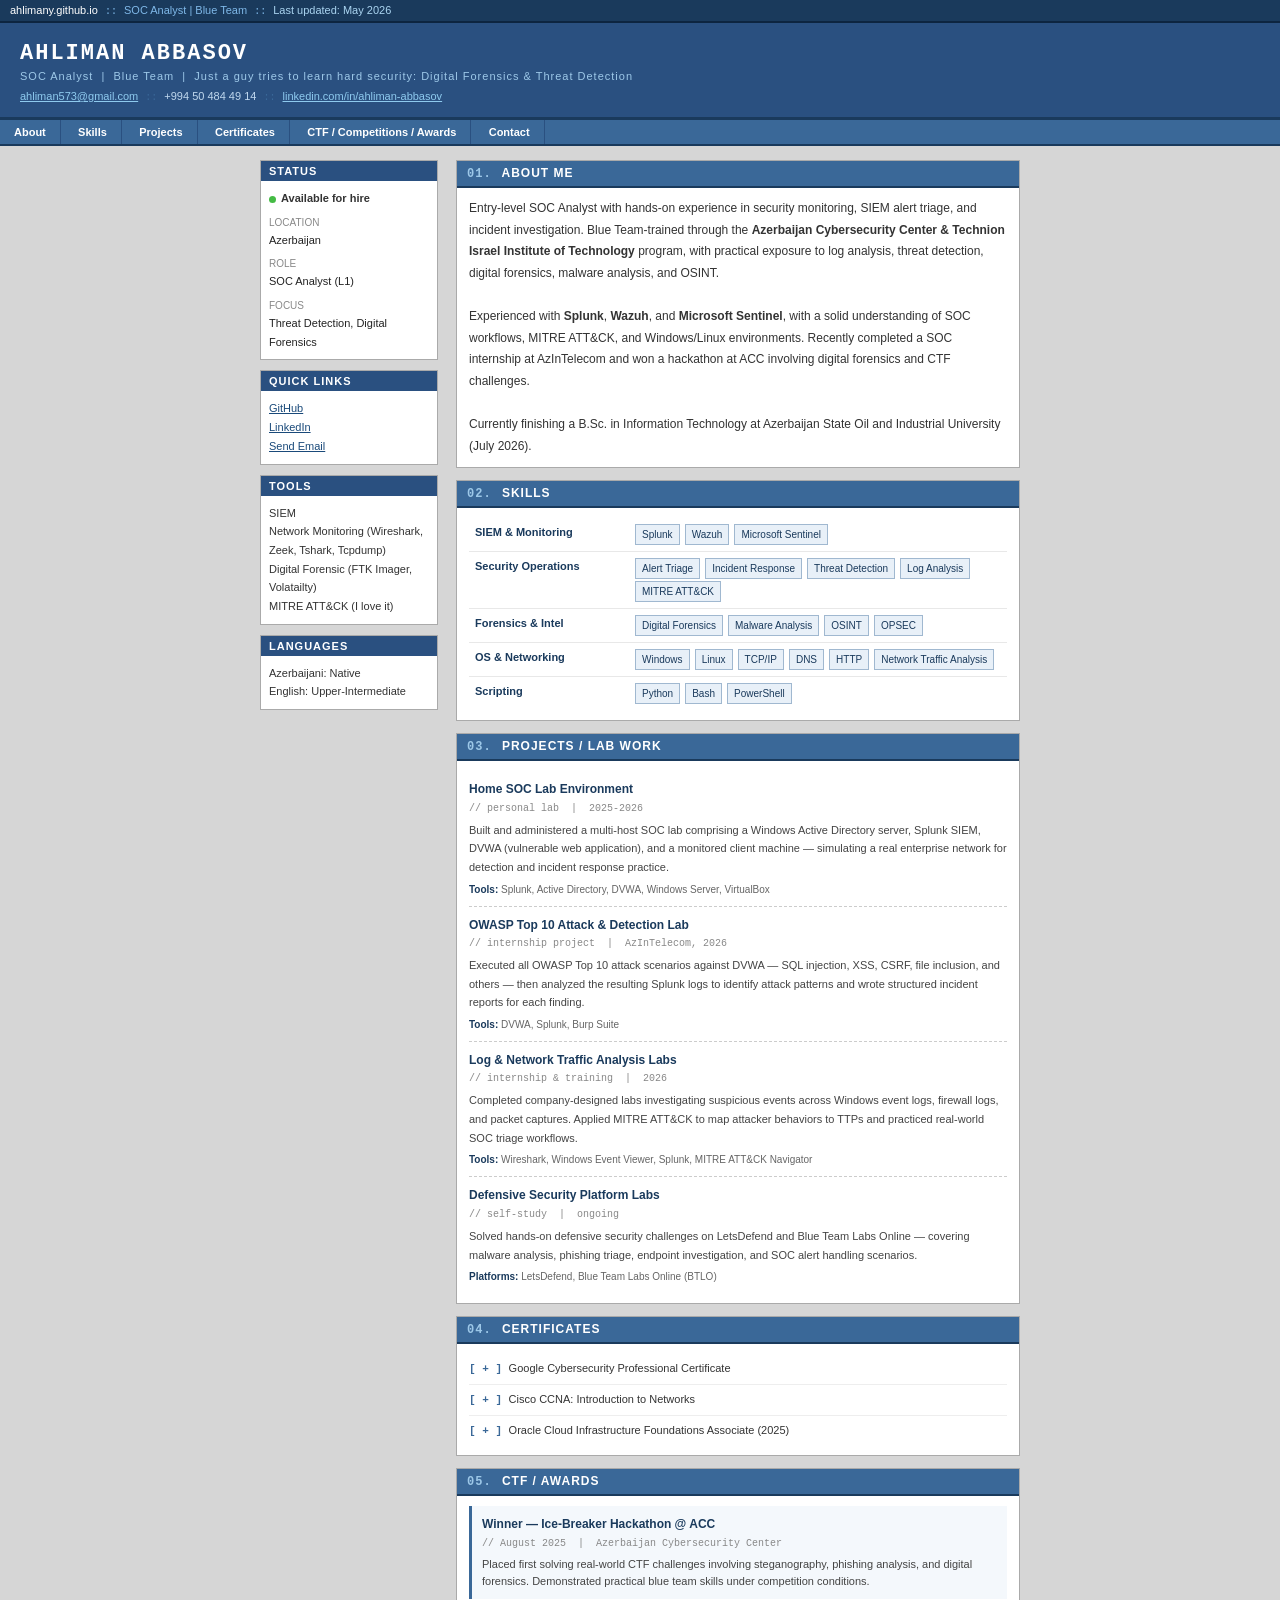
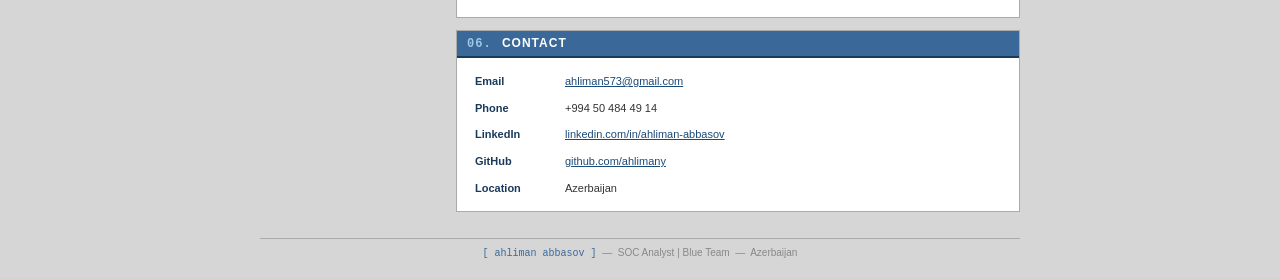
==== commit 51331fea: "Reject AI, embrace pure HTML" ====
--- a/index.html
+++ b/index.html
@@ -1,458 +1,567 @@
 <!DOCTYPE html>
 <html lang="en">
 <head>
-    <meta charset="UTF-8">
-    <meta name="viewport" content="width=device-width, initial-scale=1.0">
-    <meta name="description" content="Portfolio of Alex R. Mercer — Cybersecurity and Defense Professional. Network security, reverse engineering, and threat intelligence.">
-    <title>Alex R. Mercer — Cybersecurity &amp; Defense</title>
-    <link rel="stylesheet" href="css/style.css">
+<meta charset="UTF-8">
+<meta name="viewport" content="width=device-width, initial-scale=1.0">
+<title>Ahliman Abbasov :: SOC Analyst</title>
+<style>
+  * { margin: 0; padding: 0; box-sizing: border-box; }
+
+  body {
+    background-color: #d6d6d6;
+    font-family: Verdana, Geneva, sans-serif;
+    font-size: 12px;
+    color: #222;
+  }
+
+  a { color: #1a4a7a; text-decoration: underline; }
+  a:hover { color: #c00; }
+  a:visited { color: #5a3a7a; }
+
+  /* ── TOP HEADER BAR ── */
+  #topbar {
+    background-color: #1a3a5c;
+    color: #ffffff;
+    padding: 4px 10px;
+    font-size: 11px;
+    border-bottom: 2px solid #0d2540;
+  }
+  #topbar span { color: #7fb8e8; }
+
+  /* ── MAIN HEADER ── */
+  #header {
+    background-color: #2a5080;
+    border-bottom: 3px solid #1a3a5c;
+    padding: 18px 20px 14px;
+  }
+  #header h1 {
+    font-family: "Courier New", Courier, monospace;
+    font-size: 22px;
+    color: #ffffff;
+    letter-spacing: 2px;
+    text-transform: uppercase;
+  }
+  #header .subtitle {
+    font-size: 11px;
+    color: #9dc8e8;
+    margin-top: 4px;
+    letter-spacing: 1px;
+  }
+  #header .contact-line {
+    margin-top: 8px;
+    font-size: 11px;
+    color: #c0d8ee;
+  }
+  #header .contact-line a { color: #8ecaee; }
+
+  /* ── NAV ── */
+  #nav {
+    background-color: #3a6898;
+    border-bottom: 2px solid #1a3a5c;
+    padding: 0;
+  }
+  #nav a {
+    display: inline-block;
+    padding: 6px 14px;
+    color: #ffffff;
+    text-decoration: none;
+    font-size: 11px;
+    font-weight: bold;
+    border-right: 1px solid #2a5080;
+  }
+  #nav a:hover { background-color: #1a4a6a; color: #ffdd88; }
+
+  /* ── LAYOUT TABLE ── */
+  #layout {
+    width: 760px;
+    margin: 14px auto;
+    border-collapse: collapse;
+  }
+  #sidebar {
+    width: 190px;
+    vertical-align: top;
+    padding-right: 12px;
+  }
+  #content {
+    vertical-align: top;
+    padding-left: 6px;
+  }
+
+  /* ── SIDEBAR BOXES ── */
+  .side-box {
+    background-color: #ffffff;
+    border: 1px solid #aaaaaa;
+    margin-bottom: 10px;
+  }
+  .side-box-title {
+    background-color: #2a5080;
+    color: #ffffff;
+    font-size: 11px;
+    font-weight: bold;
+    padding: 4px 8px;
+    text-transform: uppercase;
+    letter-spacing: 1px;
+  }
+  .side-box-content {
+    padding: 8px;
+    font-size: 11px;
+    line-height: 1.7;
+    color: #333;
+  }
+  .side-box-content a { color: #1a4a7a; }
+  .side-label {
+    color: #888;
+    font-size: 10px;
+    text-transform: uppercase;
+    display: block;
+    margin-top: 6px;
+  }
+  .side-value {
+    color: #222;
+    display: block;
+  }
+
+  /* ── CONTENT SECTIONS ── */
+  .section {
+    background-color: #ffffff;
+    border: 1px solid #aaaaaa;
+    margin-bottom: 12px;
+  }
+  .section-title {
+    background-color: #3a6898;
+    color: #ffffff;
+    font-size: 12px;
+    font-weight: bold;
+    padding: 5px 10px;
+    text-transform: uppercase;
+    letter-spacing: 1px;
+    border-bottom: 2px solid #1a3a5c;
+  }
+  .section-title span {
+    font-family: "Courier New", Courier, monospace;
+    color: #9dc8e8;
+    margin-right: 6px;
+  }
+  .section-body {
+    padding: 10px 12px;
+    line-height: 1.7;
+    color: #333;
+  }
+
+  /* ── ABOUT ── */
+  #about-text {
+    font-size: 12px;
+    line-height: 1.8;
+    color: #333;
+  }
+
+  /* ── SKILLS TABLE ── */
+  .skills-table {
+    width: 100%;
+    border-collapse: collapse;
+    font-size: 11px;
+  }
+  .skills-table tr { border-bottom: 1px solid #e8e8e8; }
+  .skills-table tr:last-child { border-bottom: none; }
+  .skills-table td { padding: 5px 6px; vertical-align: top; }
+  .skill-cat {
+    font-weight: bold;
+    color: #1a3a5c;
+    width: 160px;
+    white-space: nowrap;
+  }
+  .skill-tags { color: #444; }
+  .tag {
+    display: inline-block;
+    background-color: #e8f0f8;
+    border: 1px solid #a0b8d0;
+    color: #1a3a5c;
+    padding: 1px 6px;
+    margin: 1px 2px 1px 0;
+    font-size: 10px;
+  }
+
+  /* ── PROJECT ENTRIES ── */
+  .project {
+    border-bottom: 1px dashed #cccccc;
+    padding: 8px 0;
+  }
+  .project:last-child { border-bottom: none; }
+  .project-title {
+    font-weight: bold;
+    color: #1a3a5c;
+    font-size: 12px;
+  }
+  .project-meta {
+    color: #888;
+    font-size: 10px;
+    margin-bottom: 4px;
+    font-family: "Courier New", Courier, monospace;
+  }
+  .project-desc {
+    font-size: 11px;
+    color: #444;
+    line-height: 1.7;
+  }
+  .tech-used {
+    margin-top: 4px;
+    font-size: 10px;
+    color: #666;
+  }
+  .tech-used strong { color: #1a3a5c; }
+
+  /* ── CERT LIST ── */
+  .cert-list {
+    list-style: none;
+    padding: 0;
+  }
+  .cert-list li {
+    padding: 5px 0;
+    border-bottom: 1px solid #eeeeee;
+    font-size: 11px;
+  }
+  .cert-list li:last-child { border-bottom: none; }
+  .cert-list li::before {
+    content: "[ + ] ";
+    color: #3a6898;
+    font-family: "Courier New", Courier, monospace;
+    font-weight: bold;
+  }
+
+  /* ── CTF ── */
+  .ctf-entry {
+    background-color: #f4f8fc;
+    border-left: 3px solid #3a6898;
+    padding: 8px 10px;
+    margin-bottom: 8px;
+    font-size: 11px;
+  }
+  .ctf-title {
+    font-weight: bold;
+    color: #1a3a5c;
+    font-size: 12px;
+  }
+  .ctf-date {
+    color: #888;
+    font-size: 10px;
+    font-family: "Courier New", Courier, monospace;
+  }
+  .ctf-desc { color: #444; margin-top: 4px; line-height: 1.6; }
+
+  /* ── CONTACT FORM AREA ── */
+  .contact-table { width: 100%; border-collapse: collapse; font-size: 11px; }
+  .contact-table td { padding: 4px 6px; vertical-align: top; }
+  .contact-label { color: #1a3a5c; font-weight: bold; width: 90px; }
+  .contact-value a { color: #1a4a7a; }
+
+  /* ── FOOTER ── */
+  #footer {
+    width: 760px;
+    margin: 0 auto 20px;
+    text-align: center;
+    font-size: 10px;
+    color: #888;
+    border-top: 1px solid #aaaaaa;
+    padding-top: 8px;
+  }
+  #footer span { color: #3a6898; font-family: "Courier New", Courier, monospace; }
+
+  /* ── SMALL DECORATIVE ── */
+  .dot-divider {
+    color: #3a6898;
+    font-family: "Courier New", Courier, monospace;
+    font-size: 10px;
+    margin: 0 4px;
+  }
+  .status-dot {
+    display: inline-block;
+    width: 7px;
+    height: 7px;
+    background-color: #44bb44;
+    border-radius: 50%;
+    margin-right: 5px;
+    vertical-align: middle;
+  }
+</style>
 </head>
 <body>
 
-    <!-- ======================================================
-         SITE HEADER & NAVIGATION
-         ====================================================== -->
-    <header id="site-header">
-        <div class="container">
-            <a href="index.html" class="site-logo">A.R.MERCER<span>_</span></a>
-            <button class="nav-toggle" id="navToggle" aria-label="Toggle navigation">[ MENU ]</button>
-            <nav id="main-nav" aria-label="Main navigation">
-                <ul id="nav-list">
-                    <li><a href="index.html" class="active">Home</a></li>
-                    <li><a href="#about">About</a></li>
-                    <li><a href="#projects">Projects</a></li>
-                    <li><a href="research/index.html">Research</a></li>
-                    <li><a href="blog/index.html">Blog</a></li>
-                    <li><a href="#contact">Contact</a></li>
-                </ul>
-            </nav>
+<!-- TOP BAR -->
+<div id="topbar">
+  ahlimany.github.io
+  <span class="dot-divider">::</span>
+  <span>SOC Analyst | Blue Team</span>
+  <span class="dot-divider">::</span>
+  <span style="color:#aad4f0;">Last updated: May 2026</span>
+</div>
+
+<!-- HEADER -->
+<div id="header">
+  <h1>Ahliman Abbasov</h1>
+  <div class="subtitle">SOC Analyst &nbsp;|&nbsp; Blue Team &nbsp;|&nbsp; Just a guy tries to learn hard security: Digital Forensics &amp; Threat Detection</div>
+  <div class="contact-line">
+    <a href="mailto:ahliman573@gmail.com">ahliman573@gmail.com</a>
+    <span class="dot-divider">::</span>
+    +994 50 484 49 14
+    <span class="dot-divider">::</span>
+    <a href="https://linkedin.com/in/ahliman-abbasov/">linkedin.com/in/ahliman-abbasov</a>
+  </div>
+</div>
+
+<!-- NAV -->
+<div id="nav">
+  <a href="#about">About</a>
+  <a href="#skills">Skills</a>
+  <a href="#projects">Projects</a>
+  <a href="#certs">Certificates</a>
+  <a href="#ctf">CTF / Competitions / Awards</a>
+  <a href="#contact">Contact</a>
+</div>
+
+<!-- MAIN LAYOUT -->
+<table id="layout">
+<tr>
+
+<!-- SIDEBAR -->
+<td id="sidebar">
+
+  <div class="side-box">
+    <div class="side-box-title">Status</div>
+    <div class="side-box-content">
+      <span class="status-dot"></span><strong>Available for hire</strong>
+      <span class="side-label">Location</span>
+      <span class="side-value">Azerbaijan</span>
+      <span class="side-label">Role</span>
+      <span class="side-value">SOC Analyst (L1)</span>
+      <span class="side-label">Focus</span>
+      <span class="side-value">Threat Detection, Digital Forensics </span>
+    </div>
+  </div>
+
+  <div class="side-box">
+    <div class="side-box-title">Quick Links</div>
+    <div class="side-box-content">
+      <a href="https://github.com/ahlimany">GitHub</a><br>
+      <a href="https://linkedin.com/in/ahliman-abbasov/">LinkedIn</a><br>
+      <a href="mailto:ahliman573@gmail.com">Send Email</a>
+    </div>
+  </div>
+
+  <div class="side-box">
+    <div class="side-box-title">Tools</div>
+    <div class="side-box-content">
+      SIEM<br>
+      Network Monitoring (Wireshark, Zeek, Tshark, Tcpdump)<br>
+      Digital Forensic (FTK Imager, Volatailty)<br>
+      MITRE ATT&amp;CK (I love it)
+    </div>
+  </div>
+
+  <div class="side-box">
+    <div class="side-box-title">Languages</div>
+    <div class="side-box-content">
+      Azerbaijani: Native<br>
+      English: Upper-Intermediate
+    </div>
+  </div>
+
+</td>
+
+<!-- MAIN CONTENT -->
+<td id="content">
+
+  <!-- ABOUT -->
+  <a name="about"></a>
+  <div class="section">
+    <div class="section-title"><span>01.</span> About Me</div>
+    <div class="section-body">
+      <p id="about-text">
+        Entry-level SOC Analyst with hands-on experience in security monitoring, SIEM alert triage, and incident investigation.
+        Blue Team-trained through the <strong>Azerbaijan Cybersecurity Center &amp; Technion Israel Institute of Technology</strong>
+        program, with practical exposure to log analysis, threat detection, digital forensics, malware analysis, and OSINT.
+        <br><br>
+        Experienced with <strong>Splunk</strong>, <strong>Wazuh</strong>, and <strong>Microsoft Sentinel</strong>, with a solid
+        understanding of SOC workflows, MITRE ATT&amp;CK, and Windows/Linux environments. Recently completed a SOC internship
+        at AzInTelecom and won a hackathon at ACC involving digital forensics and CTF challenges.
+        <br><br>
+        Currently finishing a B.Sc. in Information Technology at Azerbaijan State Oil and Industrial University (July 2026).
+      </p>
+    </div>
+  </div>
+
+  <!-- SKILLS -->
+  <a name="skills"></a>
+  <div class="section">
+    <div class="section-title"><span>02.</span> Skills</div>
+    <div class="section-body">
+      <table class="skills-table">
+        <tr>
+          <td class="skill-cat">SIEM &amp; Monitoring</td>
+          <td class="skill-tags">
+            <span class="tag">Splunk</span>
+            <span class="tag">Wazuh</span>
+            <span class="tag">Microsoft Sentinel</span>
+          </td>
+        </tr>
+        <tr>
+          <td class="skill-cat">Security Operations</td>
+          <td class="skill-tags">
+            <span class="tag">Alert Triage</span>
+            <span class="tag">Incident Response</span>
+            <span class="tag">Threat Detection</span>
+            <span class="tag">Log Analysis</span>
+            <span class="tag">MITRE ATT&amp;CK</span>
+          </td>
+        </tr>
+        <tr>
+          <td class="skill-cat">Forensics &amp; Intel</td>
+          <td class="skill-tags">
+            <span class="tag">Digital Forensics</span>
+            <span class="tag">Malware Analysis</span>
+            <span class="tag">OSINT</span>
+            <span class="tag">OPSEC</span>
+          </td>
+        </tr>
+        <tr>
+          <td class="skill-cat">OS &amp; Networking</td>
+          <td class="skill-tags">
+            <span class="tag">Windows</span>
+            <span class="tag">Linux</span>
+            <span class="tag">TCP/IP</span>
+            <span class="tag">DNS</span>
+            <span class="tag">HTTP</span>
+            <span class="tag">Network Traffic Analysis</span>
+          </td>
+        </tr>
+        <tr>
+          <td class="skill-cat">Scripting</td>
+          <td class="skill-tags">
+            <span class="tag">Python</span>
+            <span class="tag">Bash</span>
+            <span class="tag">PowerShell</span>
+          </td>
+        </tr>
+      </table>
+    </div>
+  </div>
+
+  <!-- PROJECTS -->
+  <a name="projects"></a>
+  <div class="section">
+    <div class="section-title"><span>03.</span> Projects / Lab Work</div>
+    <div class="section-body">
+
+      <div class="project">
+        <div class="project-title">Home SOC Lab Environment</div>
+        <div class="project-meta">// personal lab &nbsp;|&nbsp; 2025-2026</div>
+        <div class="project-desc">
+          Built and administered a multi-host SOC lab comprising a Windows Active Directory server, Splunk SIEM,
+          DVWA (vulnerable web application), and a monitored client machine — simulating a real enterprise network
+          for detection and incident response practice.
         </div>
-    </header>
-
-    <!-- ======================================================
-         HERO SECTION
-         ====================================================== -->
-    <section id="hero">
-        <div class="hero-inner">
-            <p class="hero-label">// Portfolio</p>
-            <h1 class="hero-name">Alex R. Mercer</h1>
-            <p class="hero-title">Cybersecurity &amp; Defense Specialist</p>
-            <div class="hero-divider"></div>
-            <p class="hero-intro">
-                Security researcher and defense professional with a focus on network intrusion analysis, 
-                malware reverse engineering, and threat intelligence. I document what I learn and share 
-                it openly — writeups, tools, and notes from the field.
-            </p>
-            <div class="hero-actions">
-                <a href="research/index.html" class="btn btn-primary">Research &amp; Reports</a>
-                <a href="blog/index.html" class="btn">Blog</a>
-                <a href="#contact" class="btn">Contact</a>
-            </div>
+        <div class="tech-used"><strong>Tools:</strong> Splunk, Active Directory, DVWA, Windows Server, VirtualBox</div>
+      </div>
+
+      <div class="project">
+        <div class="project-title">OWASP Top 10 Attack &amp; Detection Lab</div>
+        <div class="project-meta">// internship project &nbsp;|&nbsp; AzInTelecom, 2026</div>
+        <div class="project-desc">
+          Executed all OWASP Top 10 attack scenarios against DVWA — SQL injection, XSS, CSRF, file inclusion, and others —
+          then analyzed the resulting Splunk logs to identify attack patterns and wrote structured incident reports for each finding.
         </div>
-    </section>
-
-    <!-- ======================================================
-         MAIN CONTENT
-         ====================================================== -->
-    <main>
-        <div class="container">
-
-            <!-- ================================================
-                 ABOUT SECTION
-                 ================================================ -->
-            <section id="about">
-                <div class="section-header">
-                    <h2>About</h2>
-                </div>
-                <div class="about-grid">
-                    <!-- Professional summary -->
-                    <div class="about-text">
-                        <p>
-                            I am a cybersecurity professional with over eight years of experience in 
-                            offensive security, defensive operations, and threat analysis. My background 
-                            spans both public sector defense work and private sector red team engagements.
-                        </p>
-                        <p>
-                            I hold a focus on low-level systems analysis — digging into firmware, 
-                            network protocols, and memory artifacts. I document research rigorously and 
-                            believe in transparent, reproducible security work.
-                        </p>
-                        <p>
-                            When not in front of a terminal, I contribute to open-source tooling and 
-                            write about the broader dynamics of the security industry.
-                        </p>
-                    </div>
-                    <!-- Quick facts / metadata -->
-                    <div>
-                        <dl class="about-meta">
-                            <dt>Location</dt>
-                            <dd>Eastern Europe / Remote</dd>
-                            <dt>Focus Areas</dt>
-                            <dd>Network Security, Malware Analysis, Threat Intelligence</dd>
-                            <dt>Certifications</dt>
-                            <dd>OSCP, CEH, CompTIA Security+</dd>
-                            <dt>Availability</dt>
-                            <dd>Open to consulting engagements</dd>
-                            <dt>PGP Key</dt>
-                            <dd><a href="#">0xA1B2C3D4</a></dd>
-                        </dl>
-                    </div>
-                </div>
-            </section>
-
-            <!-- ================================================
-                 PROJECTS SECTION
-                 ================================================ -->
-            <section id="projects">
-                <div class="section-header">
-                    <h2>Projects</h2>
-                </div>
-                <div class="projects-grid">
-
-                    <!-- Project 1 -->
-                    <article class="project-card">
-                        <div class="project-card-top">
-                            <span class="project-tag">Tool</span>
-                        </div>
-                        <h3>NetTrace</h3>
-                        <p>
-                            Passive network traffic analyzer with anomaly detection heuristics. 
-                            Written in C, designed for low-footprint deployment on edge devices.
-                        </p>
-                        <div class="project-links">
-                            <a href="#">GitHub</a>
-                            <a href="#">Docs</a>
-                        </div>
-                    </article>
-
-                    <!-- Project 2 -->
-                    <article class="project-card">
-                        <div class="project-card-top">
-                            <span class="project-tag">Research</span>
-                        </div>
-                        <h3>ELF Packer Analysis Framework</h3>
-                        <p>
-                            Static and dynamic analysis pipeline for identifying custom ELF packers 
-                            and obfuscation schemes. Includes YARA rule generation.
-                        </p>
-                        <div class="project-links">
-                            <a href="#">GitHub</a>
-                            <a href="#">Report</a>
-                        </div>
-                    </article>
-
-                    <!-- Project 3 -->
-                    <article class="project-card">
-                        <div class="project-card-top">
-                            <span class="project-tag">CTF</span>
-                        </div>
-                        <h3>CTF Writeup Archive</h3>
-                        <p>
-                            Structured archive of competition writeups covering binary exploitation, 
-                            cryptography, and forensics challenges from 2018–present.
-                        </p>
-                        <div class="project-links">
-                            <a href="research/index.html">View Archive</a>
-                        </div>
-                    </article>
-
-                    <!-- Project 4 -->
-                    <article class="project-card">
-                        <div class="project-card-top">
-                            <span class="project-tag">Tool</span>
-                        </div>
-                        <h3>Honeypot Cluster Config</h3>
-                        <p>
-                            Repeatable honeypot deployment configuration for tracking inbound 
-                            reconnaissance patterns. Based on OpenCanary with custom logging.
-                        </p>
-                        <div class="project-links">
-                            <a href="#">GitHub</a>
-                        </div>
-                    </article>
-
-                    <!-- Project 5 -->
-                    <article class="project-card">
-                        <div class="project-card-top">
-                            <span class="project-tag">Research</span>
-                        </div>
-                        <h3>ICS/SCADA Threat Map</h3>
-                        <p>
-                            Threat landscape mapping for industrial control systems exposed to public 
-                            internet, derived from Shodan and custom scan data.
-                        </p>
-                        <div class="project-links">
-                            <a href="#">Report</a>
-                            <a href="#">Dataset</a>
-                        </div>
-                    </article>
-
-                    <!-- Project 6 -->
-                    <article class="project-card">
-                        <div class="project-card-top">
-                            <span class="project-tag">Tool</span>
-                        </div>
-                        <h3>LogSieve</h3>
-                        <p>
-                            Command-line log correlation and alert aggregation tool for SIEM 
-                            feed normalization. Supports syslog, Windows Event, and CEF formats.
-                        </p>
-                        <div class="project-links">
-                            <a href="#">GitHub</a>
-                            <a href="#">README</a>
-                        </div>
-                    </article>
-
-                </div><!-- /projects-grid -->
-            </section>
-
-            <!-- ================================================
-                 SKILLS SECTION
-                 ================================================ -->
-            <section id="skills">
-                <div class="section-header">
-                    <h2>Skills</h2>
-                </div>
-                <div class="skills-grid">
-
-                    <div class="skill-group">
-                        <h3>Network Security</h3>
-                        <ul>
-                            <li>Packet Analysis (Wireshark)</li>
-                            <li>Intrusion Detection (Snort/Suricata)</li>
-                            <li>Firewall Architecture</li>
-                            <li>Protocol Reverse Engineering</li>
-                            <li>VPN / Zero Trust Design</li>
-                        </ul>
-                    </div>
-
-                    <div class="skill-group">
-                        <h3>Reverse Engineering</h3>
-                        <ul>
-                            <li>Static Analysis (Ghidra, IDA)</li>
-                            <li>Dynamic Analysis (x64dbg)</li>
-                            <li>Malware Unpacking</li>
-                            <li>ELF / PE Binary Analysis</li>
-                            <li>YARA Rule Writing</li>
-                        </ul>
-                    </div>
-
-                    <div class="skill-group">
-                        <h3>Threat Intelligence</h3>
-                        <ul>
-                            <li>IOC Collection &amp; Correlation</li>
-                            <li>MITRE ATT&amp;CK Mapping</li>
-                            <li>Threat Actor Profiling</li>
-                            <li>OSINT Techniques</li>
-                            <li>STIX / TAXII</li>
-                        </ul>
-                    </div>
-
-                    <div class="skill-group">
-                        <h3>Offensive Security</h3>
-                        <ul>
-                            <li>Penetration Testing</li>
-                            <li>Red Team Operations</li>
-                            <li>Web App Testing (OWASP)</li>
-                            <li>Social Engineering</li>
-                            <li>C2 Framework Usage</li>
-                        </ul>
-                    </div>
-
-                    <div class="skill-group">
-                        <h3>Systems &amp; Dev</h3>
-                        <ul>
-                            <li>Linux / BSD Administration</li>
-                            <li>Python, C, Bash</li>
-                            <li>Docker / Virtualization</li>
-                            <li>Git &amp; CI/CD Pipelines</li>
-                            <li>Assembly (x86/ARM)</li>
-                        </ul>
-                    </div>
-
-                    <div class="skill-group">
-                        <h3>Compliance &amp; Defense</h3>
-                        <ul>
-                            <li>ISO 27001 / NIST CSF</li>
-                            <li>Incident Response</li>
-                            <li>Digital Forensics (DFIR)</li>
-                            <li>SIEM Operations</li>
-                            <li>Vulnerability Management</li>
-                        </ul>
-                    </div>
-
-                </div><!-- /skills-grid -->
-            </section>
-
-            <!-- ================================================
-                 RESEARCH PREVIEW SECTION
-                 ================================================ -->
-            <section id="research-preview">
-                <div class="section-header">
-                    <h2>Recent Research</h2>
-                </div>
-
-                <div class="post-list">
-
-                    <article class="post-item">
-                        <time class="post-date" datetime="2024-11-10">2024-11-10</time>
-                        <div class="post-body">
-                            <h3><a href="research/ctf-writeup-heap-overflow.html">CTF Writeup: Heap Overflow Chain in glibc 2.35</a></h3>
-                            <p>Step-by-step exploitation of a multi-stage heap overflow in a CTF binary — tcache poisoning and house-of-botcake technique breakdown.</p>
-                            <p class="post-meta">
-                                <span class="tag">CTF</span>
-                                <span class="tag">Binary Exploitation</span>
-                            </p>
-                        </div>
-                    </article>
-
-                    <article class="post-item">
-                        <time class="post-date" datetime="2024-09-22">2024-09-22</time>
-                        <div class="post-body">
-                            <h3><a href="#">Lab Report: Emulating a Cobalt Strike C2 Infrastructure</a></h3>
-                            <p>Controlled lab reconstruction of a Cobalt Strike deployment, with focus on network fingerprinting and beacon configuration extraction.</p>
-                            <p class="post-meta">
-                                <span class="tag">Lab</span>
-                                <span class="tag">C2</span>
-                            </p>
-                        </div>
-                    </article>
-
-                    <article class="post-item">
-                        <time class="post-date" datetime="2024-07-05">2024-07-05</time>
-                        <div class="post-body">
-                            <h3><a href="#">Case Study: Incident Response on a Compromised SMB Server</a></h3>
-                            <p>Documenting a real-world IR engagement — from initial triage and memory acquisition through attacker timeline reconstruction.</p>
-                            <p class="post-meta">
-                                <span class="tag">DFIR</span>
-                                <span class="tag">Case Study</span>
-                            </p>
-                        </div>
-                    </article>
-
-                </div>
-
-                <p style="margin-top: 1.5rem;">
-                    <a href="research/index.html" class="btn">All Research &amp; Reports →</a>
-                </p>
-
-            </section>
-
-            <!-- ================================================
-                 BLOG PREVIEW SECTION
-                 ================================================ -->
-            <section id="blog-preview">
-                <div class="section-header">
-                    <h2>Recent Posts</h2>
-                </div>
-
-                <div class="post-list">
-
-                    <article class="post-item">
-                        <time class="post-date" datetime="2024-12-01">2024-12-01</time>
-                        <div class="post-body">
-                            <h3><a href="blog/the-problem-with-certifications.html">The Problem with Certifications in Security</a></h3>
-                            <p>Industry certs have their place, but the obsession with collecting letters after your name is becoming a substitute for real skill.</p>
-                        </div>
-                    </article>
-
-                    <article class="post-item">
-                        <time class="post-date" datetime="2024-10-14">2024-10-14</time>
-                        <div class="post-body">
-                            <h3><a href="#">Threat Intelligence Is Not Just a Feed</a></h3>
-                            <p>Thoughts on how most organizations are consuming threat intel wrong — and what context-aware analysis actually looks like.</p>
-                        </div>
-                    </article>
-
-                    <article class="post-item">
-                        <time class="post-date" datetime="2024-08-30">2024-08-30</time>
-                        <div class="post-body">
-                            <h3><a href="#">Why I Still Use the Terminal for Everything</a></h3>
-                            <p>A defense of command-line-first workflows in an era of increasingly GUI-heavy security tooling.</p>
-                        </div>
-                    </article>
-
-                </div>
-
-                <p style="margin-top: 1.5rem;">
-                    <a href="blog/index.html" class="btn">All Blog Posts →</a>
-                </p>
-
-            </section>
-
-            <!-- ================================================
-                 CONTACT SECTION
-                 ================================================ -->
-            <section id="contact">
-                <div class="section-header">
-                    <h2>Contact</h2>
-                </div>
-                <div class="contact-grid">
-                    <div class="contact-info">
-                        <p>
-                            Available for consulting engagements, research collaboration, 
-                            and speaking opportunities. Response time is typically 48–72 hours.
-                            For sensitive disclosures, please use my PGP key.
-                        </p>
-                        <div class="contact-links">
-                            <a href="mailto:alex@example.com" class="contact-link">
-                                <span class="contact-link-label">Email</span>
-                                alex@example.com
-                            </a>
-                            <a href="#" class="contact-link">
-                                <span class="contact-link-label">GitHub</span>
-                                github.com/armerce
-                            </a>
-                            <a href="#" class="contact-link">
-                                <span class="contact-link-label">Twitter</span>
-                                @armerce_sec
-                            </a>
-                            <a href="#" class="contact-link">
-                                <span class="contact-link-label">LinkedIn</span>
-                                linkedin.com/in/armerce
-                            </a>
-                            <a href="#" class="contact-link">
-                                <span class="contact-link-label">PGP</span>
-                                0xA1B2C3D4
-                            </a>
-                        </div>
-                    </div>
-                    <div>
-                        <!-- Availability block -->
-                        <div class="callout">
-                            <p class="callout-label">// Status</p>
-                            <p>Currently open to part-time consulting. Response via email preferred. No recruiters.</p>
-                        </div>
-                    </div>
-                </div>
-            </section>
-
-        </div><!-- /container -->
-    </main>
-
-    <!-- ======================================================
-         FOOTER
-         ====================================================== -->
-    <footer id="site-footer">
-        <div class="container">
-            <p>&copy; 2024 Alex R. Mercer &mdash; All content licensed under <a href="#">CC BY 4.0</a> unless stated otherwise.</p>
+        <div class="tech-used"><strong>Tools:</strong> DVWA, Splunk, Burp Suite</div>
+      </div>
+
+      <div class="project">
+        <div class="project-title">Log &amp; Network Traffic Analysis Labs</div>
+        <div class="project-meta">// internship &amp; training &nbsp;|&nbsp; 2026</div>
+        <div class="project-desc">
+          Completed company-designed labs investigating suspicious events across Windows event logs, firewall logs,
+          and packet captures. Applied MITRE ATT&amp;CK to map attacker behaviors to TTPs and practiced real-world SOC triage workflows.
         </div>
-    </footer>
-
-    <!-- ======================================================
-         JAVASCRIPT — Mobile nav toggle only
-         ====================================================== -->
-    <script>
-        // Simple mobile nav toggle — no framework needed
-        var toggle = document.getElementById('navToggle');
-        var navList = document.getElementById('nav-list');
-        if (toggle && navList) {
-            toggle.addEventListener('click', function () {
-                var open = navList.classList.toggle('open');
-                toggle.textContent = open ? '[ CLOSE ]' : '[ MENU ]';
-            });
-        }
-    </script>
+        <div class="tech-used"><strong>Tools:</strong> Wireshark, Windows Event Viewer, Splunk, MITRE ATT&amp;CK Navigator</div>
+      </div>
+
+      <div class="project">
+        <div class="project-title">Defensive Security Platform Labs</div>
+        <div class="project-meta">// self-study &nbsp;|&nbsp; ongoing</div>
+        <div class="project-desc">
+          Solved hands-on defensive security challenges on LetsDefend and Blue Team Labs Online — covering malware analysis,
+          phishing triage, endpoint investigation, and SOC alert handling scenarios.
+        </div>
+        <div class="tech-used"><strong>Platforms:</strong> LetsDefend, Blue Team Labs Online (BTLO)</div>
+      </div>
+
+    </div>
+  </div>
+
+  <!-- CERTIFICATES -->
+  <a name="certs"></a>
+  <div class="section">
+    <div class="section-title"><span>04.</span> Certificates</div>
+    <div class="section-body">
+      <ul class="cert-list">
+        <li>Google Cybersecurity Professional Certificate</li>
+        <li>Cisco CCNA: Introduction to Networks</li>
+        <li>Oracle Cloud Infrastructure Foundations Associate (2025)</li>
+      </ul>
+    </div>
+  </div>
+
+  <!-- CTF / AWARDS -->
+  <a name="ctf"></a>
+  <div class="section">
+    <div class="section-title"><span>05.</span> CTF / Awards</div>
+    <div class="section-body">
+      <div class="ctf-entry">
+        <div class="ctf-title">Winner — Ice-Breaker Hackathon @ ACC</div>
+        <div class="ctf-date">// August 2025 &nbsp;|&nbsp; Azerbaijan Cybersecurity Center</div>
+        <div class="ctf-desc">
+          Placed first solving real-world CTF challenges involving steganography, phishing analysis, and digital forensics.
+          Demonstrated practical blue team skills under competition conditions.
+        </div>
+      </div>
+    </div>
+  </div>
+
+  <!-- CONTACT -->
+  <a name="contact"></a>
+  <div class="section">
+    <div class="section-title"><span>06.</span> Contact</div>
+    <div class="section-body">
+      <table class="contact-table">
+        <tr>
+          <td class="contact-label">Email</td>
+          <td class="contact-value"><a href="mailto:ahliman573@gmail.com">ahliman573@gmail.com</a></td>
+        </tr>
+        <tr>
+          <td class="contact-label">Phone</td>
+          <td class="contact-value">+994 50 484 49 14</td>
+        </tr>
+        <tr>
+          <td class="contact-label">LinkedIn</td>
+          <td class="contact-value"><a href="https://linkedin.com/in/ahliman-abbasov/">linkedin.com/in/ahliman-abbasov</a></td>
+        </tr>
+        <tr>
+          <td class="contact-label">GitHub</td>
+          <td class="contact-value"><a href="https://github.com/ahlimany">github.com/ahlimany</a></td>
+        </tr>
+        <tr>
+          <td class="contact-label">Location</td>
+          <td class="contact-value">Azerbaijan</td>
+        </tr>
+      </table>
+    </div>
+  </div>
+
+</td>
+</tr>
+</table>
+
+<!-- FOOTER -->
+<div id="footer">
+  <span>[ ahliman abbasov ]</span> &nbsp;&mdash;&nbsp; SOC Analyst | Blue Team &nbsp;&mdash;&nbsp; Azerbaijan
+</div>
 
 </body>
 </html>
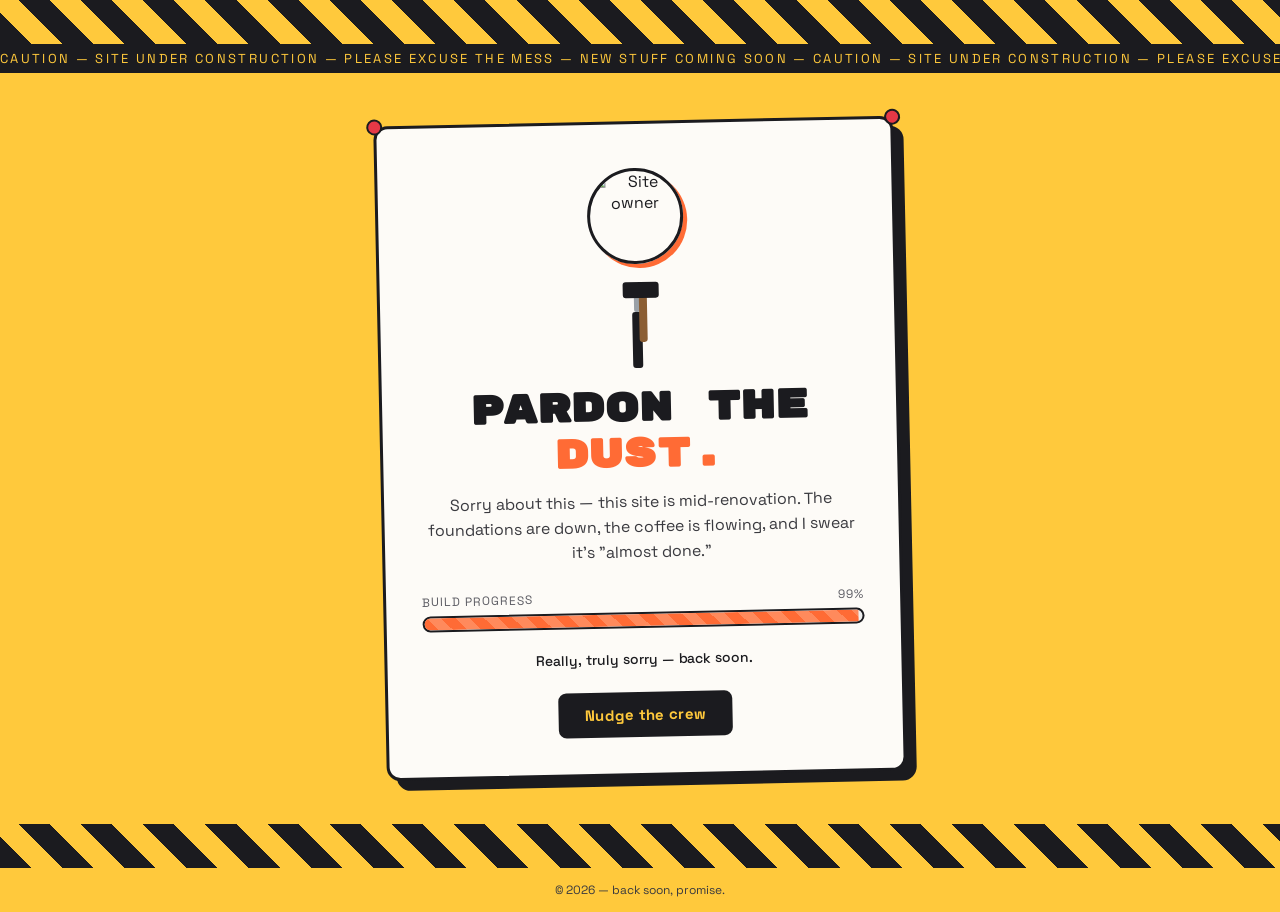
==== commit b164456b: "construction" ====
--- a/index.html
+++ b/index.html
@@ -3,565 +3,357 @@
 <head>
 <meta charset="UTF-8">
 <meta name="viewport" content="width=device-width, initial-scale=1.0">
-<title>Ahliman Abbasov :: SOC Analyst</title>
+<title>Pardon the Dust</title>
+<link rel="preconnect" href="https://fonts.googleapis.com">
+<link rel="preconnect" href="https://fonts.gstatic.com" crossorigin>
+<link href="https://fonts.googleapis.com/css2?family=Rubik+Mono+One&family=Space+Grotesk:wght@400;500;700&display=swap" rel="stylesheet">
 <style>
-  * { margin: 0; padding: 0; box-sizing: border-box; }
-
-  body {
-    background-color: #d6d6d6;
-    font-family: Verdana, Geneva, sans-serif;
-    font-size: 12px;
-    color: #222;
-  }
-
-  a { color: #1a4a7a; text-decoration: underline; }
-  a:hover { color: #c00; }
-  a:visited { color: #5a3a7a; }
-
-  /* ── TOP HEADER BAR ── */
-  #topbar {
-    background-color: #1a3a5c;
-    color: #ffffff;
-    padding: 4px 10px;
-    font-size: 11px;
-    border-bottom: 2px solid #0d2540;
-  }
-  #topbar span { color: #7fb8e8; }
-
-  /* ── MAIN HEADER ── */
-  #header {
-    background-color: #2a5080;
-    border-bottom: 3px solid #1a3a5c;
-    padding: 18px 20px 14px;
-  }
-  #header h1 {
-    font-family: "Courier New", Courier, monospace;
-    font-size: 22px;
-    color: #ffffff;
-    letter-spacing: 2px;
-    text-transform: uppercase;
-  }
-  #header .subtitle {
-    font-size: 11px;
-    color: #9dc8e8;
-    margin-top: 4px;
-    letter-spacing: 1px;
-  }
-  #header .contact-line {
-    margin-top: 8px;
-    font-size: 11px;
-    color: #c0d8ee;
-  }
-  #header .contact-line a { color: #8ecaee; }
-
-  /* ── NAV ── */
-  #nav {
-    background-color: #3a6898;
-    border-bottom: 2px solid #1a3a5c;
-    padding: 0;
-  }
-  #nav a {
-    display: inline-block;
-    padding: 6px 14px;
-    color: #ffffff;
-    text-decoration: none;
-    font-size: 11px;
-    font-weight: bold;
-    border-right: 1px solid #2a5080;
-  }
-  #nav a:hover { background-color: #1a4a6a; color: #ffdd88; }
-
-  /* ── LAYOUT TABLE ── */
-  #layout {
-    width: 760px;
-    margin: 14px auto;
-    border-collapse: collapse;
-  }
-  #sidebar {
-    width: 190px;
-    vertical-align: top;
-    padding-right: 12px;
-  }
-  #content {
-    vertical-align: top;
-    padding-left: 6px;
-  }
-
-  /* ── SIDEBAR BOXES ── */
-  .side-box {
-    background-color: #ffffff;
-    border: 1px solid #aaaaaa;
-    margin-bottom: 10px;
-  }
-  .side-box-title {
-    background-color: #2a5080;
-    color: #ffffff;
-    font-size: 11px;
-    font-weight: bold;
-    padding: 4px 8px;
-    text-transform: uppercase;
-    letter-spacing: 1px;
-  }
-  .side-box-content {
-    padding: 8px;
-    font-size: 11px;
-    line-height: 1.7;
-    color: #333;
-  }
-  .side-box-content a { color: #1a4a7a; }
-  .side-label {
-    color: #888;
-    font-size: 10px;
-    text-transform: uppercase;
-    display: block;
-    margin-top: 6px;
-  }
-  .side-value {
-    color: #222;
-    display: block;
-  }
-
-  /* ── CONTENT SECTIONS ── */
-  .section {
-    background-color: #ffffff;
-    border: 1px solid #aaaaaa;
-    margin-bottom: 12px;
-  }
-  .section-title {
-    background-color: #3a6898;
-    color: #ffffff;
-    font-size: 12px;
-    font-weight: bold;
-    padding: 5px 10px;
-    text-transform: uppercase;
-    letter-spacing: 1px;
-    border-bottom: 2px solid #1a3a5c;
-  }
-  .section-title span {
-    font-family: "Courier New", Courier, monospace;
-    color: #9dc8e8;
-    margin-right: 6px;
-  }
-  .section-body {
-    padding: 10px 12px;
-    line-height: 1.7;
-    color: #333;
-  }
-
-  /* ── ABOUT ── */
-  #about-text {
-    font-size: 12px;
-    line-height: 1.8;
-    color: #333;
-  }
-
-  /* ── SKILLS TABLE ── */
-  .skills-table {
-    width: 100%;
-    border-collapse: collapse;
-    font-size: 11px;
-  }
-  .skills-table tr { border-bottom: 1px solid #e8e8e8; }
-  .skills-table tr:last-child { border-bottom: none; }
-  .skills-table td { padding: 5px 6px; vertical-align: top; }
-  .skill-cat {
-    font-weight: bold;
-    color: #1a3a5c;
-    width: 160px;
-    white-space: nowrap;
-  }
-  .skill-tags { color: #444; }
-  .tag {
-    display: inline-block;
-    background-color: #e8f0f8;
-    border: 1px solid #a0b8d0;
-    color: #1a3a5c;
-    padding: 1px 6px;
-    margin: 1px 2px 1px 0;
-    font-size: 10px;
-  }
-
-  /* ── PROJECT ENTRIES ── */
-  .project {
-    border-bottom: 1px dashed #cccccc;
-    padding: 8px 0;
-  }
-  .project:last-child { border-bottom: none; }
-  .project-title {
-    font-weight: bold;
-    color: #1a3a5c;
-    font-size: 12px;
-  }
-  .project-meta {
-    color: #888;
-    font-size: 10px;
-    margin-bottom: 4px;
-    font-family: "Courier New", Courier, monospace;
-  }
-  .project-desc {
-    font-size: 11px;
-    color: #444;
-    line-height: 1.7;
-  }
-  .tech-used {
-    margin-top: 4px;
-    font-size: 10px;
-    color: #666;
-  }
-  .tech-used strong { color: #1a3a5c; }
-
-  /* ── CERT LIST ── */
-  .cert-list {
-    list-style: none;
-    padding: 0;
-  }
-  .cert-list li {
-    padding: 5px 0;
-    border-bottom: 1px solid #eeeeee;
-    font-size: 11px;
-  }
-  .cert-list li:last-child { border-bottom: none; }
-  .cert-list li::before {
-    content: "[ + ] ";
-    color: #3a6898;
-    font-family: "Courier New", Courier, monospace;
-    font-weight: bold;
-  }
-
-  /* ── CTF ── */
-  .ctf-entry {
-    background-color: #f4f8fc;
-    border-left: 3px solid #3a6898;
-    padding: 8px 10px;
-    margin-bottom: 8px;
-    font-size: 11px;
-  }
-  .ctf-title {
-    font-weight: bold;
-    color: #1a3a5c;
-    font-size: 12px;
-  }
-  .ctf-date {
-    color: #888;
-    font-size: 10px;
-    font-family: "Courier New", Courier, monospace;
-  }
-  .ctf-desc { color: #444; margin-top: 4px; line-height: 1.6; }
-
-  /* ── CONTACT FORM AREA ── */
-  .contact-table { width: 100%; border-collapse: collapse; font-size: 11px; }
-  .contact-table td { padding: 4px 6px; vertical-align: top; }
-  .contact-label { color: #1a3a5c; font-weight: bold; width: 90px; }
-  .contact-value a { color: #1a4a7a; }
-
-  /* ── FOOTER ── */
-  #footer {
-    width: 760px;
-    margin: 0 auto 20px;
-    text-align: center;
-    font-size: 10px;
-    color: #888;
-    border-top: 1px solid #aaaaaa;
-    padding-top: 8px;
-  }
-  #footer span { color: #3a6898; font-family: "Courier New", Courier, monospace; }
-
-  /* ── SMALL DECORATIVE ── */
-  .dot-divider {
-    color: #3a6898;
-    font-family: "Courier New", Courier, monospace;
-    font-size: 10px;
-    margin: 0 4px;
-  }
-  .status-dot {
-    display: inline-block;
-    width: 7px;
-    height: 7px;
-    background-color: #44bb44;
-    border-radius: 50%;
-    margin-right: 5px;
-    vertical-align: middle;
+  :root{
+    --ink:#1B1B1F;
+    --yellow:#FFC93C;
+    --orange:#FF6B35;
+    --paper:#FDFBF7;
+    --red:#E63946;
+  }
+
+  *{box-sizing:border-box;}
+
+  body{
+    margin:0;
+    min-height:100vh;
+    background:var(--yellow);
+    font-family:'Space Grotesk', sans-serif;
+    color:var(--ink);
+    display:flex;
+    flex-direction:column;
+    align-items:center;
+    justify-content:center;
+    overflow-x:hidden;
+    position:relative;
+  }
+
+  /* caution tape bands top & bottom */
+  .tape{
+    width:100%;
+    height:44px;
+    background:repeating-linear-gradient(
+      45deg,
+      var(--ink),
+      var(--ink) 22px,
+      var(--yellow) 22px,
+      var(--yellow) 44px
+    );
+    flex-shrink:0;
+  }
+
+  .tape-label{
+    width:100%;
+    overflow:hidden;
+    white-space:nowrap;
+    background:var(--ink);
+  }
+  .tape-label span{
+    display:inline-block;
+    padding:6px 0;
+    font-size:13px;
+    letter-spacing:.18em;
+    color:var(--yellow);
+    animation:scroll-left 18s linear infinite;
+  }
+  @keyframes scroll-left{
+    0%{transform:translateX(0);}
+    100%{transform:translateX(-50%);}
+  }
+
+  main{
+    flex:1;
+    width:100%;
+    display:flex;
+    align-items:center;
+    justify-content:center;
+    padding:48px 20px;
+  }
+
+  .card{
+    background:var(--paper);
+    border:3px solid var(--ink);
+    border-radius:14px;
+    max-width:520px;
+    width:100%;
+    padding:44px 36px 36px;
+    text-align:center;
+    position:relative;
+    transform:rotate(-1.2deg);
+    box-shadow:10px 10px 0 var(--ink);
+  }
+
+  .peg{
+    position:absolute;
+    width:16px;
+    height:16px;
+    background:var(--red);
+    border:2px solid var(--ink);
+    border-radius:50%;
+    top:-10px;
+  }
+  .peg.left{ left:-10px; transform:rotate(20deg); }
+  .peg.right{ right:-10px; transform:rotate(-15deg); }
+
+  .avatar{
+    width:96px;
+    height:96px;
+    object-fit:cover;
+    border-radius:50%;
+    border:3px solid var(--ink);
+    box-shadow:4px 4px 0 var(--orange);
+    margin:0 auto 14px;
+    display:block;
+  }
+
+  .rig{
+    width:110px;
+    height:90px;
+    margin:0 auto 18px;
+    position:relative;
+  }
+  .post{
+    position:absolute;
+    bottom:0;
+    left:50%;
+    transform:translateX(-50%);
+    width:10px;
+    height:56px;
+    background:var(--ink);
+    border-radius:3px;
+  }
+  .nail{
+    position:absolute;
+    bottom:56px;
+    left:50%;
+    transform:translateX(-50%);
+    width:6px;
+    height:16px;
+    background:#9AA0A6;
+    border-radius:2px;
+  }
+  .hammer{
+    position:absolute;
+    top:0;
+    left:50%;
+    width:64px;
+    height:64px;
+    transform-origin: 6px 58px;
+    animation: hammer-swing 1.1s ease-in-out infinite;
+  }
+  .hammer .handle{
+    position:absolute;
+    bottom:0;
+    left:2px;
+    width:8px;
+    height:52px;
+    background:#8B5E34;
+    border-radius:3px;
+  }
+  .hammer .head{
+    position:absolute;
+    bottom:44px;
+    left:-14px;
+    width:36px;
+    height:16px;
+    background:var(--ink);
+    border-radius:3px;
+  }
+  @keyframes hammer-swing{
+    0%   { transform: translateX(-50%) rotate(-46deg); }
+    35%  { transform: translateX(-50%) rotate(6deg); }
+    45%  { transform: translateX(-50%) rotate(6deg); }
+    100% { transform: translateX(-50%) rotate(-46deg); }
+  }
+  .spark{
+    position:absolute;
+    bottom:50px;
+    left:50%;
+    font-size:18px;
+    opacity:0;
+    animation: spark-pop 1.1s ease-in-out infinite;
+  }
+  @keyframes spark-pop{
+    0%,38%{ opacity:0; transform: translate(-50%,0) scale(.5); }
+    45%{ opacity:1; transform: translate(-70%,-8px) scale(1); }
+    55%{ opacity:0; transform: translate(-90%,-14px) scale(.6); }
+    100%{ opacity:0; }
+  }
+
+  h1{
+    font-family:'Rubik Mono One', sans-serif;
+    font-size:clamp(28px, 5.5vw, 40px);
+    line-height:1.15;
+    margin:6px 0 12px;
+    color:var(--ink);
+  }
+  h1 span{ color:var(--orange); }
+
+  p.sub{
+    font-size:16px;
+    line-height:1.55;
+    margin:0 0 26px;
+    color:#3a3a3f;
+  }
+
+  .progress-wrap{
+    text-align:left;
+    margin-bottom:22px;
+  }
+  .progress-label{
+    display:flex;
+    justify-content:space-between;
+    font-size:12px;
+    letter-spacing:.08em;
+    text-transform:uppercase;
+    margin-bottom:6px;
+    color:#5c5c63;
+  }
+  .progress-track{
+    width:100%;
+    height:16px;
+    background:#eee;
+    border:2px solid var(--ink);
+    border-radius:8px;
+    overflow:hidden;
+  }
+  .progress-fill{
+    height:100%;
+    width:99%;
+    background:repeating-linear-gradient(
+      45deg,
+      var(--orange),
+      var(--orange) 10px,
+      #ff8a5c 10px,
+      #ff8a5c 20px
+    );
+    transition: transform .35s ease;
+  }
+  .progress-fill.shake{
+    animation: nudge .5s ease;
+  }
+  @keyframes nudge{
+    0%,100%{ transform:translateX(0); }
+    20%{ transform:translateX(-3px); }
+    40%{ transform:translateX(3px); }
+    60%{ transform:translateX(-2px); }
+    80%{ transform:translateX(2px); }
+  }
+
+  .status{
+    font-size:14px;
+    min-height:20px;
+    margin-bottom:22px;
+    color:var(--ink);
+    font-weight:500;
+  }
+
+  button{
+    font-family:'Space Grotesk', sans-serif;
+    font-weight:700;
+    font-size:15px;
+    background:var(--ink);
+    color:var(--yellow);
+    border:none;
+    padding:13px 26px;
+    border-radius:8px;
+    cursor:pointer;
+    letter-spacing:.02em;
+    transition: transform .15s ease, background .15s ease;
+  }
+  button:hover{ background:var(--orange); color:var(--ink); }
+  button:active{ transform:scale(.96); }
+  button:focus-visible{ outline:3px solid var(--orange); outline-offset:3px; }
+
+  footer{
+    font-size:12px;
+    color:#3a3a3f;
+    padding:14px 0;
+    background:var(--yellow);
+  }
+
+  @media (prefers-reduced-motion: reduce){
+    .hammer, .spark, .tape-label span{ animation:none !important; }
   }
 </style>
 </head>
 <body>
 
-<!-- TOP BAR -->
-<div id="topbar">
-  ahlimany.github.io
-  <span class="dot-divider">::</span>
-  <span>SOC Analyst | Blue Team</span>
-  <span class="dot-divider">::</span>
-  <span style="color:#aad4f0;">Last updated: May 2026</span>
-</div>
-
-<!-- HEADER -->
-<div id="header">
-  <h1>Ahliman Abbasov</h1>
-  <div class="subtitle">SOC Analyst &nbsp;|&nbsp; Blue Team &nbsp;|&nbsp; Just a guy tries to learn hard security: Digital Forensics &amp; Threat Detection</div>
-  <div class="contact-line">
-    <a href="mailto:ahliman573@gmail.com">ahliman573@gmail.com</a>
-    <span class="dot-divider">::</span>
-    +994 50 484 49 14
-    <span class="dot-divider">::</span>
-    <a href="https://linkedin.com/in/ahliman-abbasov/">linkedin.com/in/ahliman-abbasov</a>
+  <div class="tape"></div>
+  <div class="tape-label">
+    <span>CAUTION &mdash; SITE UNDER CONSTRUCTION &mdash; PLEASE EXCUSE THE MESS &mdash; NEW STUFF COMING SOON &mdash; CAUTION &mdash; SITE UNDER CONSTRUCTION &mdash; PLEASE EXCUSE THE MESS &mdash; NEW STUFF COMING SOON &mdash; </span>
   </div>
-</div>
-
-<!-- NAV -->
-<div id="nav">
-  <a href="#about">About</a>
-  <a href="#skills">Skills</a>
-  <a href="#projects">Projects</a>
-  <a href="#certs">Certificates</a>
-  <a href="#ctf">CTF / Competitions / Awards</a>
-  <a href="#contact">Contact</a>
-</div>
-
-<!-- MAIN LAYOUT -->
-<table id="layout">
-<tr>
-
-<!-- SIDEBAR -->
-<td id="sidebar">
-
-  <div class="side-box">
-    <div class="side-box-title">Status</div>
-    <div class="side-box-content">
-      <span class="status-dot"></span><strong>Available for hire</strong>
-      <span class="side-label">Location</span>
-      <span class="side-value">Azerbaijan</span>
-      <span class="side-label">Role</span>
-      <span class="side-value">SOC Analyst (L1)</span>
-      <span class="side-label">Focus</span>
-      <span class="side-value">Threat Detection, Digital Forensics </span>
-    </div>
-  </div>
-
-  <div class="side-box">
-    <div class="side-box-title">Quick Links</div>
-    <div class="side-box-content">
-      <a href="https://github.com/ahlimany">GitHub</a><br>
-      <a href="https://linkedin.com/in/ahliman-abbasov/">LinkedIn</a><br>
-      <a href="mailto:ahliman573@gmail.com">Send Email</a>
-    </div>
-  </div>
-
-  <div class="side-box">
-    <div class="side-box-title">Tools</div>
-    <div class="side-box-content">
-      SIEM<br>
-      Network Monitoring (Wireshark, Zeek, Tshark, Tcpdump)<br>
-      Digital Forensic (FTK Imager, Volatailty)<br>
-      MITRE ATT&amp;CK (I love it)
-    </div>
-  </div>
-
-  <div class="side-box">
-    <div class="side-box-title">Languages</div>
-    <div class="side-box-content">
-      Azerbaijani: Native<br>
-      English: Upper-Intermediate
-    </div>
-  </div>
-
-</td>
-
-<!-- MAIN CONTENT -->
-<td id="content">
-
-  <!-- ABOUT -->
-  <a name="about"></a>
-  <div class="section">
-    <div class="section-title"><span>01.</span> About Me</div>
-    <div class="section-body">
-      <p id="about-text">
-        Entry-level SOC Analyst with hands-on experience in security monitoring, SIEM alert triage, and incident investigation.
-        Blue Team-trained through the <strong>Azerbaijan Cybersecurity Center &amp; Technion Israel Institute of Technology</strong>
-        program, with practical exposure to log analysis, threat detection, digital forensics, malware analysis, and OSINT.
-        <br><br>
-        Experienced with <strong>Splunk</strong>, <strong>Wazuh</strong>, and <strong>Microsoft Sentinel</strong>, with a solid
-        understanding of SOC workflows, MITRE ATT&amp;CK, and Windows/Linux environments. Recently completed a SOC internship
-        at AzInTelecom and won a hackathon at ACC involving digital forensics and CTF challenges.
-        <br><br>
-        Currently finishing a B.Sc. in Information Technology at Azerbaijan State Oil and Industrial University (July 2026).
-      </p>
-    </div>
-  </div>
-
-  <!-- SKILLS -->
-  <a name="skills"></a>
-  <div class="section">
-    <div class="section-title"><span>02.</span> Skills</div>
-    <div class="section-body">
-      <table class="skills-table">
-        <tr>
-          <td class="skill-cat">SIEM &amp; Monitoring</td>
-          <td class="skill-tags">
-            <span class="tag">Splunk</span>
-            <span class="tag">Wazuh</span>
-            <span class="tag">Microsoft Sentinel</span>
-          </td>
-        </tr>
-        <tr>
-          <td class="skill-cat">Security Operations</td>
-          <td class="skill-tags">
-            <span class="tag">Alert Triage</span>
-            <span class="tag">Incident Response</span>
-            <span class="tag">Threat Detection</span>
-            <span class="tag">Log Analysis</span>
-            <span class="tag">MITRE ATT&amp;CK</span>
-          </td>
-        </tr>
-        <tr>
-          <td class="skill-cat">Forensics &amp; Intel</td>
-          <td class="skill-tags">
-            <span class="tag">Digital Forensics</span>
-            <span class="tag">Malware Analysis</span>
-            <span class="tag">OSINT</span>
-            <span class="tag">OPSEC</span>
-          </td>
-        </tr>
-        <tr>
-          <td class="skill-cat">OS &amp; Networking</td>
-          <td class="skill-tags">
-            <span class="tag">Windows</span>
-            <span class="tag">Linux</span>
-            <span class="tag">TCP/IP</span>
-            <span class="tag">DNS</span>
-            <span class="tag">HTTP</span>
-            <span class="tag">Network Traffic Analysis</span>
-          </td>
-        </tr>
-        <tr>
-          <td class="skill-cat">Scripting</td>
-          <td class="skill-tags">
-            <span class="tag">Python</span>
-            <span class="tag">Bash</span>
-            <span class="tag">PowerShell</span>
-          </td>
-        </tr>
-      </table>
-    </div>
-  </div>
-
-  <!-- PROJECTS -->
-  <a name="projects"></a>
-  <div class="section">
-    <div class="section-title"><span>03.</span> Projects / Lab Work</div>
-    <div class="section-body">
-
-      <div class="project">
-        <div class="project-title">Home SOC Lab Environment</div>
-        <div class="project-meta">// personal lab &nbsp;|&nbsp; 2025-2026</div>
-        <div class="project-desc">
-          Built and administered a multi-host SOC lab comprising a Windows Active Directory server, Splunk SIEM,
-          DVWA (vulnerable web application), and a monitored client machine — simulating a real enterprise network
-          for detection and incident response practice.
+
+  <main>
+    <div class="card">
+      <div class="peg left"></div>
+      <div class="peg right"></div>
+
+      <img class="avatar" src="profile-photo.jpg" alt="Site owner">
+
+      <div class="rig">
+        <div class="post"></div>
+        <div class="nail"></div>
+        <div class="hammer">
+          <div class="handle"></div>
+          <div class="head"></div>
         </div>
-        <div class="tech-used"><strong>Tools:</strong> Splunk, Active Directory, DVWA, Windows Server, VirtualBox</div>
+        <div class="spark">✨</div>
       </div>
 
-      <div class="project">
-        <div class="project-title">OWASP Top 10 Attack &amp; Detection Lab</div>
-        <div class="project-meta">// internship project &nbsp;|&nbsp; AzInTelecom, 2026</div>
-        <div class="project-desc">
-          Executed all OWASP Top 10 attack scenarios against DVWA — SQL injection, XSS, CSRF, file inclusion, and others —
-          then analyzed the resulting Splunk logs to identify attack patterns and wrote structured incident reports for each finding.
+      <h1>Pardon the <span>dust.</span></h1>
+      <p class="sub">Sorry about this &mdash; this site is mid-renovation. The foundations are down, the coffee is flowing, and I swear it's "almost done."</p>
+
+      <div class="progress-wrap">
+        <div class="progress-label">
+          <span>Build progress</span>
+          <span id="pct">99%</span>
         </div>
-        <div class="tech-used"><strong>Tools:</strong> DVWA, Splunk, Burp Suite</div>
-      </div>
-
-      <div class="project">
-        <div class="project-title">Log &amp; Network Traffic Analysis Labs</div>
-        <div class="project-meta">// internship &amp; training &nbsp;|&nbsp; 2026</div>
-        <div class="project-desc">
-          Completed company-designed labs investigating suspicious events across Windows event logs, firewall logs,
-          and packet captures. Applied MITRE ATT&amp;CK to map attacker behaviors to TTPs and practiced real-world SOC triage workflows.
-        </div>
-        <div class="tech-used"><strong>Tools:</strong> Wireshark, Windows Event Viewer, Splunk, MITRE ATT&amp;CK Navigator</div>
-      </div>
-
-      <div class="project">
-        <div class="project-title">Defensive Security Platform Labs</div>
-        <div class="project-meta">// self-study &nbsp;|&nbsp; ongoing</div>
-        <div class="project-desc">
-          Solved hands-on defensive security challenges on LetsDefend and Blue Team Labs Online — covering malware analysis,
-          phishing triage, endpoint investigation, and SOC alert handling scenarios.
-        </div>
-        <div class="tech-used"><strong>Platforms:</strong> LetsDefend, Blue Team Labs Online (BTLO)</div>
-      </div>
-
-    </div>
-  </div>
-
-  <!-- CERTIFICATES -->
-  <a name="certs"></a>
-  <div class="section">
-    <div class="section-title"><span>04.</span> Certificates</div>
-    <div class="section-body">
-      <ul class="cert-list">
-        <li>Google Cybersecurity Professional Certificate</li>
-        <li>Cisco CCNA: Introduction to Networks</li>
-        <li>Oracle Cloud Infrastructure Foundations Associate (2025)</li>
-      </ul>
-    </div>
-  </div>
-
-  <!-- CTF / AWARDS -->
-  <a name="ctf"></a>
-  <div class="section">
-    <div class="section-title"><span>05.</span> CTF / Awards</div>
-    <div class="section-body">
-      <div class="ctf-entry">
-        <div class="ctf-title">Winner — Ice-Breaker Hackathon @ ACC</div>
-        <div class="ctf-date">// August 2025 &nbsp;|&nbsp; Azerbaijan Cybersecurity Center</div>
-        <div class="ctf-desc">
-          Placed first solving real-world CTF challenges involving steganography, phishing analysis, and digital forensics.
-          Demonstrated practical blue team skills under competition conditions.
+        <div class="progress-track">
+          <div class="progress-fill" id="fill"></div>
         </div>
       </div>
+
+      <div class="status" id="status">Really, truly sorry &mdash; back soon.</div>
+
+      <button id="nudge">Nudge the crew</button>
     </div>
-  </div>
-
-  <!-- CONTACT -->
-  <a name="contact"></a>
-  <div class="section">
-    <div class="section-title"><span>06.</span> Contact</div>
-    <div class="section-body">
-      <table class="contact-table">
-        <tr>
-          <td class="contact-label">Email</td>
-          <td class="contact-value"><a href="mailto:ahliman573@gmail.com">ahliman573@gmail.com</a></td>
-        </tr>
-        <tr>
-          <td class="contact-label">Phone</td>
-          <td class="contact-value">+994 50 484 49 14</td>
-        </tr>
-        <tr>
-          <td class="contact-label">LinkedIn</td>
-          <td class="contact-value"><a href="https://linkedin.com/in/ahliman-abbasov/">linkedin.com/in/ahliman-abbasov</a></td>
-        </tr>
-        <tr>
-          <td class="contact-label">GitHub</td>
-          <td class="contact-value"><a href="https://github.com/ahlimany">github.com/ahlimany</a></td>
-        </tr>
-        <tr>
-          <td class="contact-label">Location</td>
-          <td class="contact-value">Azerbaijan</td>
-        </tr>
-      </table>
-    </div>
-  </div>
-
-</td>
-</tr>
-</table>
-
-<!-- FOOTER -->
-<div id="footer">
-  <span>[ ahliman abbasov ]</span> &nbsp;&mdash;&nbsp; SOC Analyst | Blue Team &nbsp;&mdash;&nbsp; Azerbaijan
-</div>
+  </main>
+
+  <div class="tape"></div>
+  <footer>&copy; <span id="year"></span> &mdash; back soon, promise.</footer>
+
+<script>
+  document.getElementById('year').textContent = new Date().getFullYear();
+
+  const messages = [
+    "Crew says it's 'basically done.'",
+    "Someone unplugged the server for a phone charger.",
+    "The intern found a bug. It was a real bug.",
+    "Coffee break extended indefinitely.",
+    "99% is the new 100%, apparently.",
+    "A pixel was misaligned. Everything stopped.",
+    "The blueprint blew away in the wind.",
+    "Testing in production. It's fine. Probably.",
+    "Hammer needs a new handle. Send help.",
+    "Progress bar filed a complaint about overtime."
+  ];
+
+  const fill = document.getElementById('fill');
+  const status = document.getElementById('status');
+  const btn = document.getElementById('nudge');
+
+  btn.addEventListener('click', () => {
+    fill.classList.remove('shake');
+    void fill.offsetWidth; // restart animation
+    fill.classList.add('shake');
+    status.textContent = messages[Math.floor(Math.random() * messages.length)];
+  });
+</script>
 
 </body>
 </html>
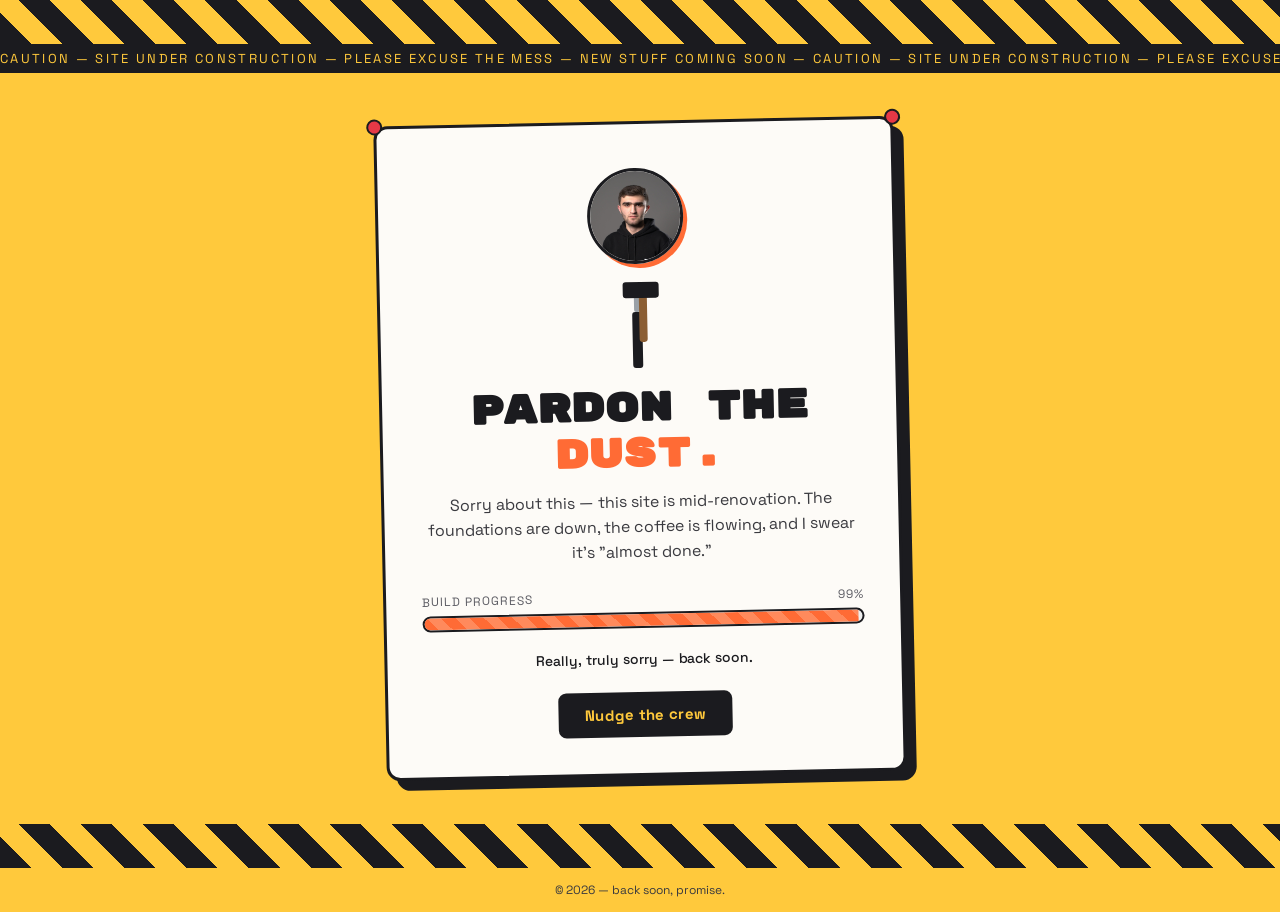
==== commit 33b7ba53: "Update image source path for avatar" ====
--- a/index.html
+++ b/index.html
@@ -293,7 +293,7 @@
       <div class="peg left"></div>
       <div class="peg right"></div>
 
-      <img class="avatar" src="profile-photo.jpg" alt="Site owner">
+      <img class="avatar" src="./profile-photo.jpg" alt="Site owner">
 
       <div class="rig">
         <div class="post"></div>
